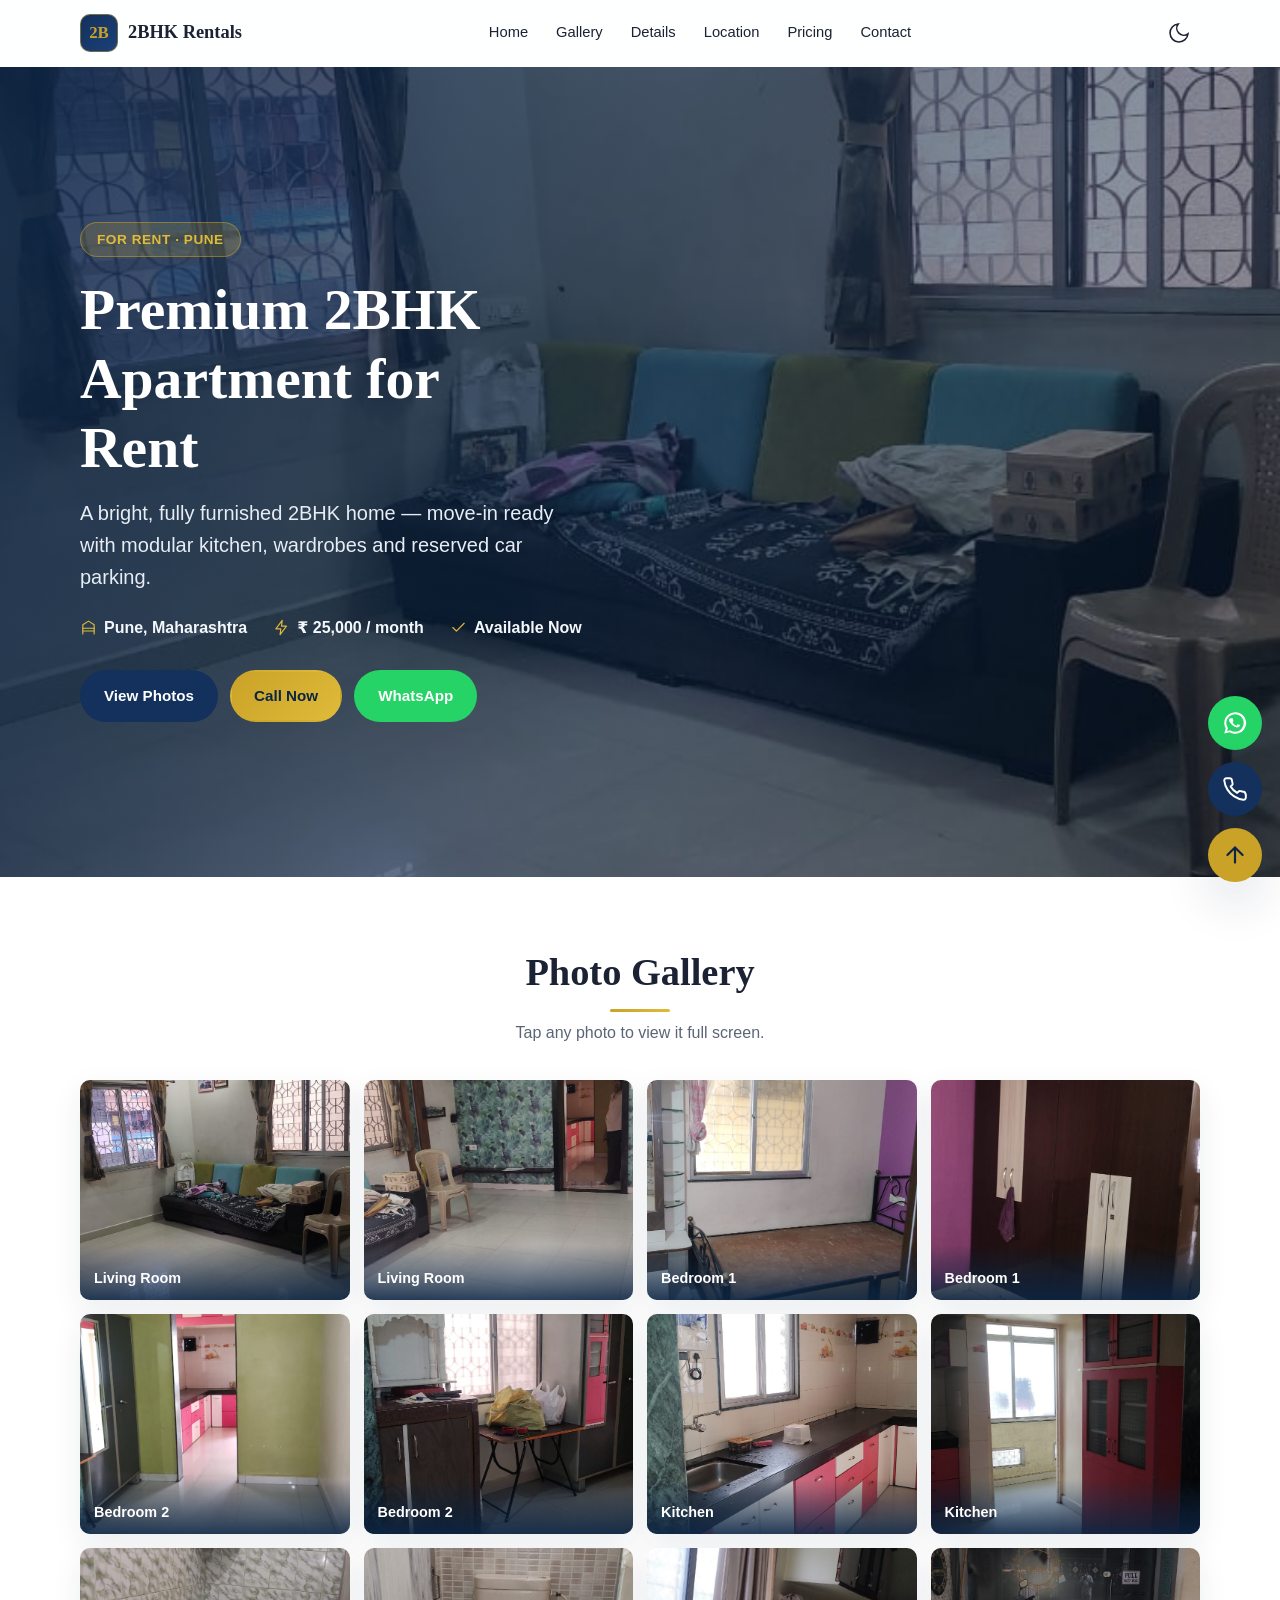
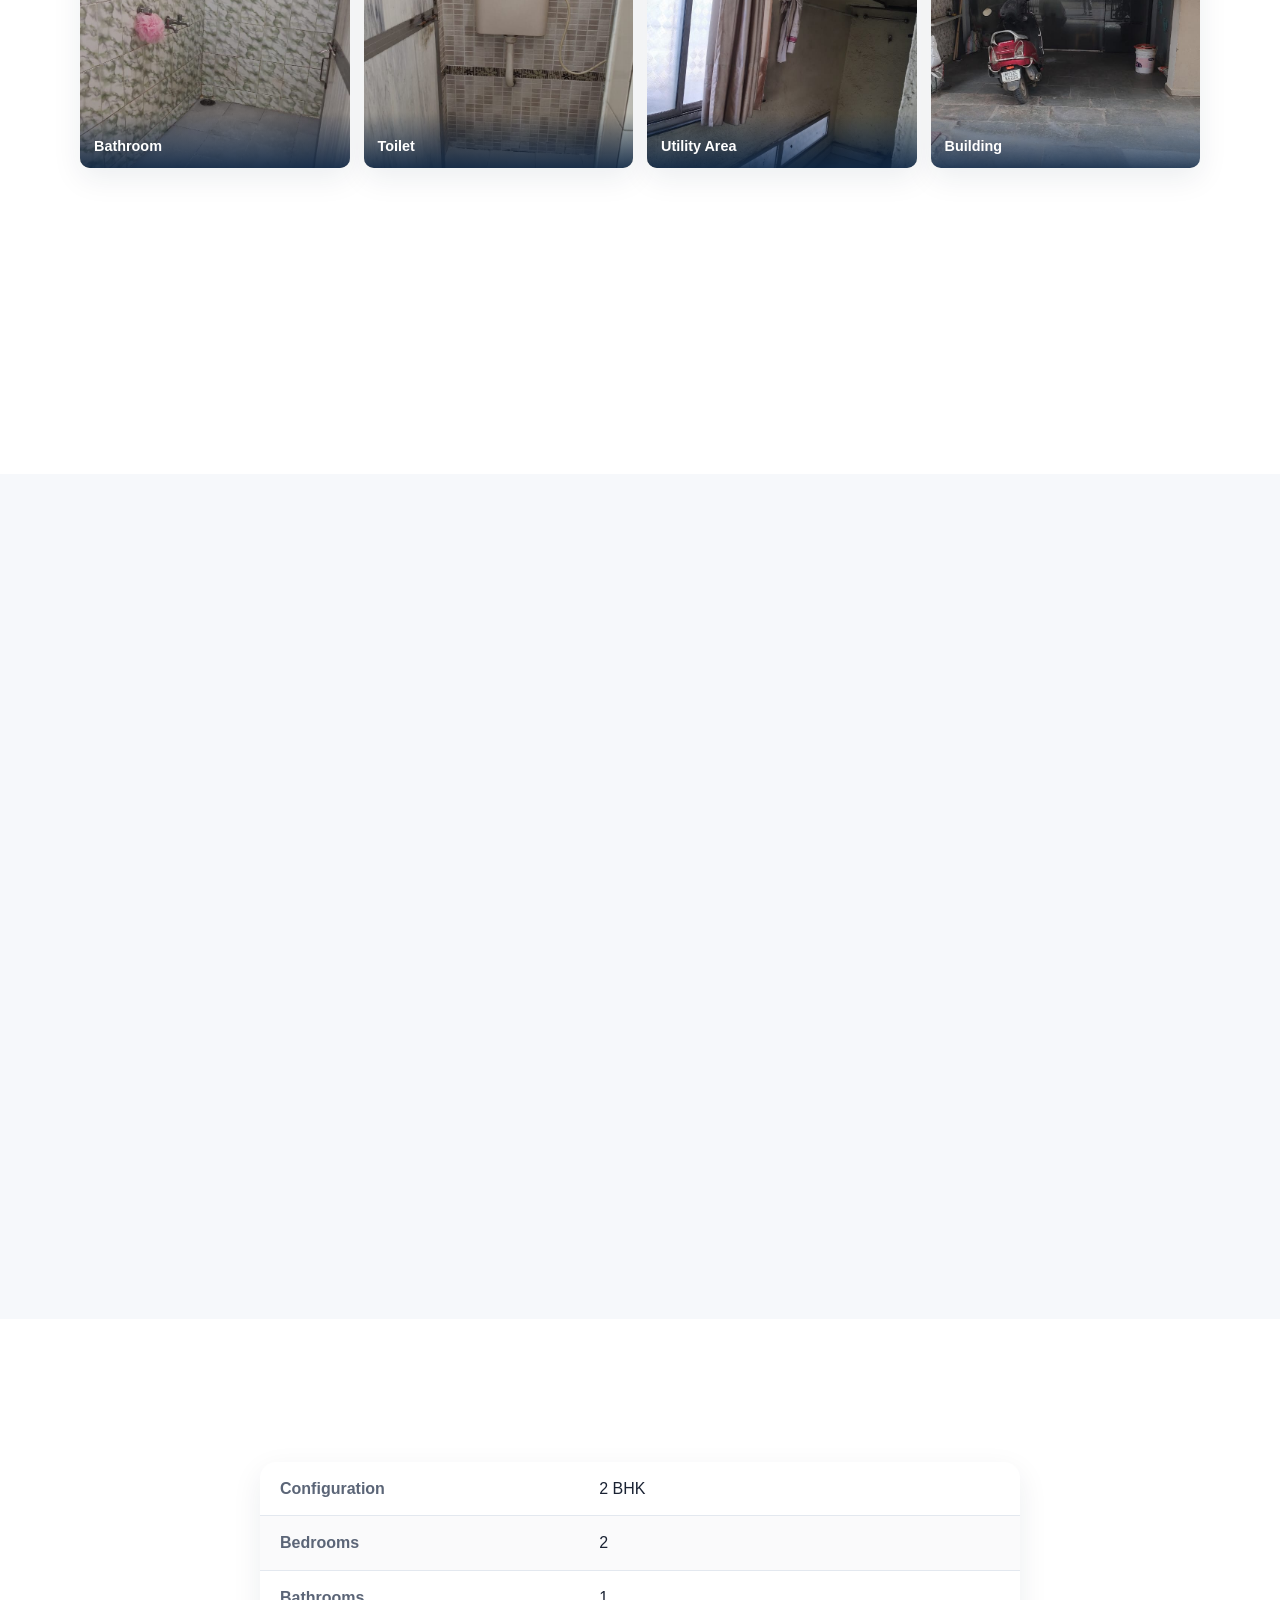
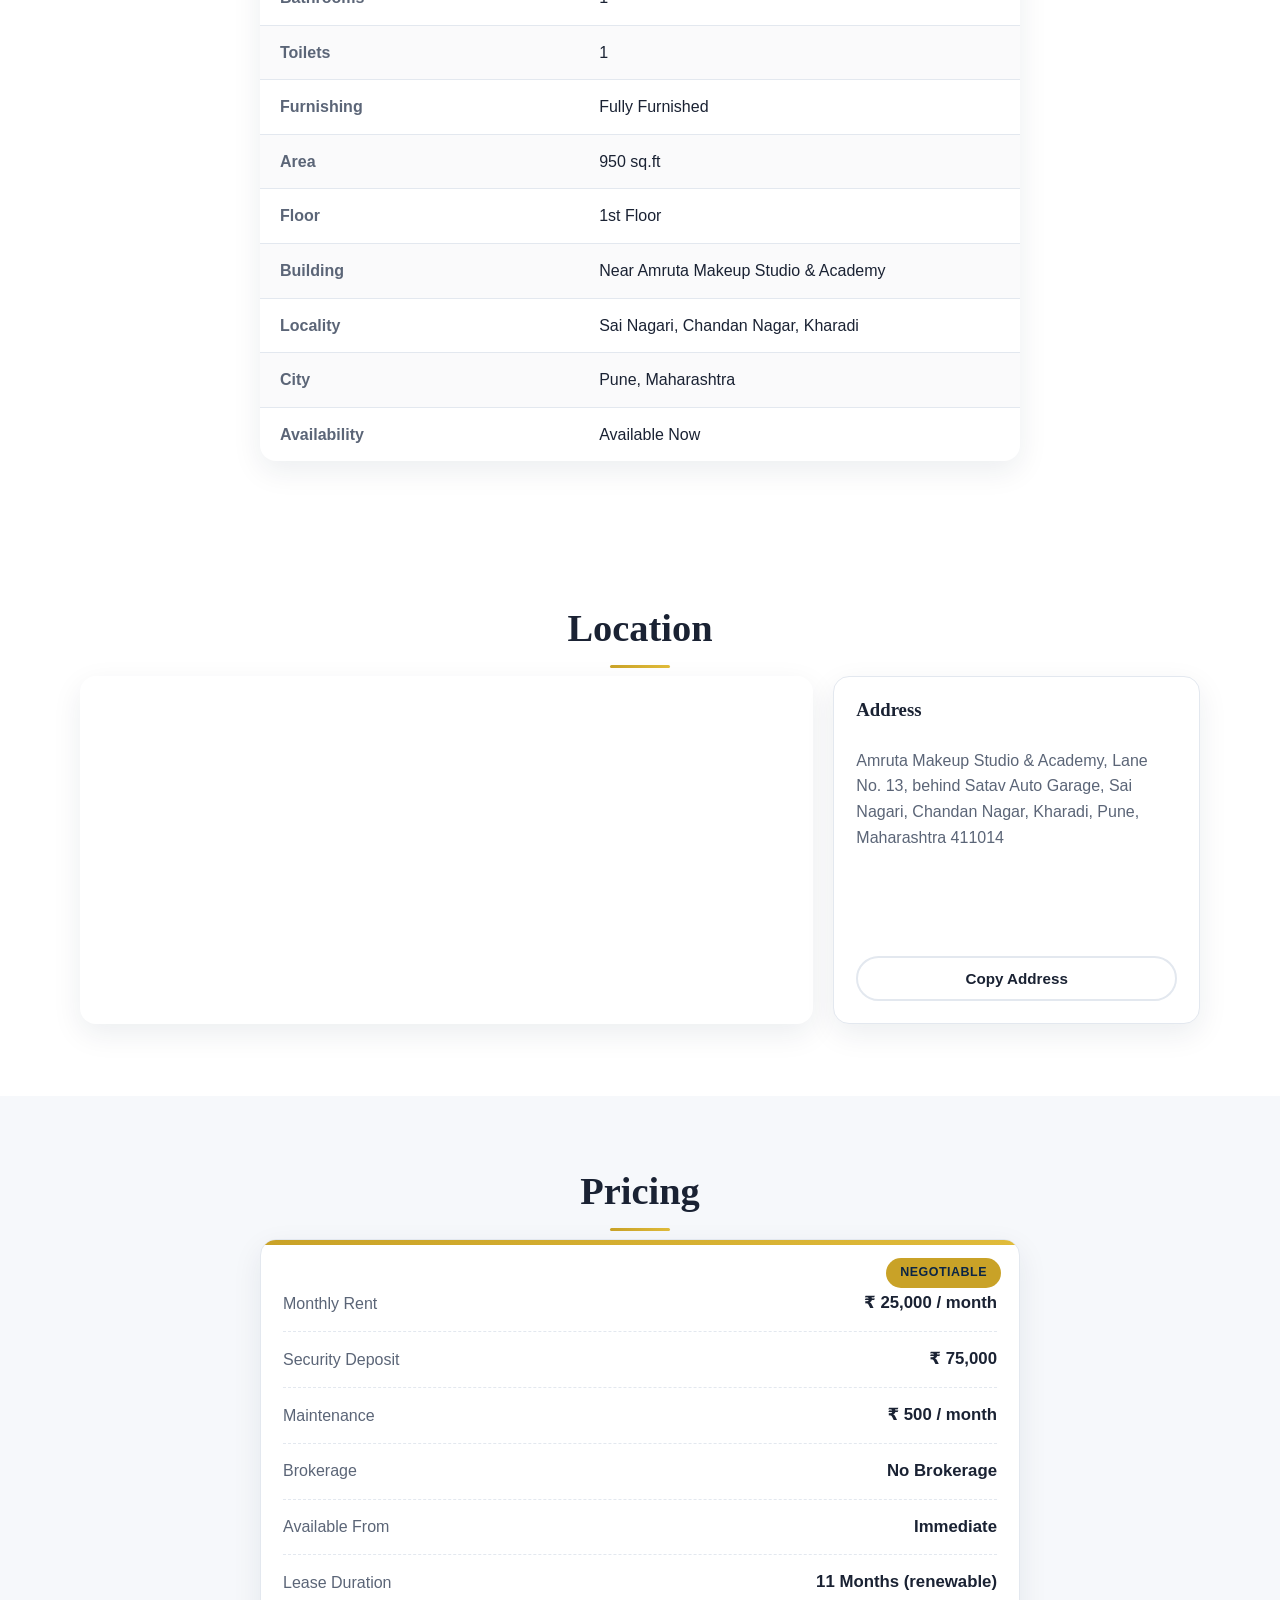
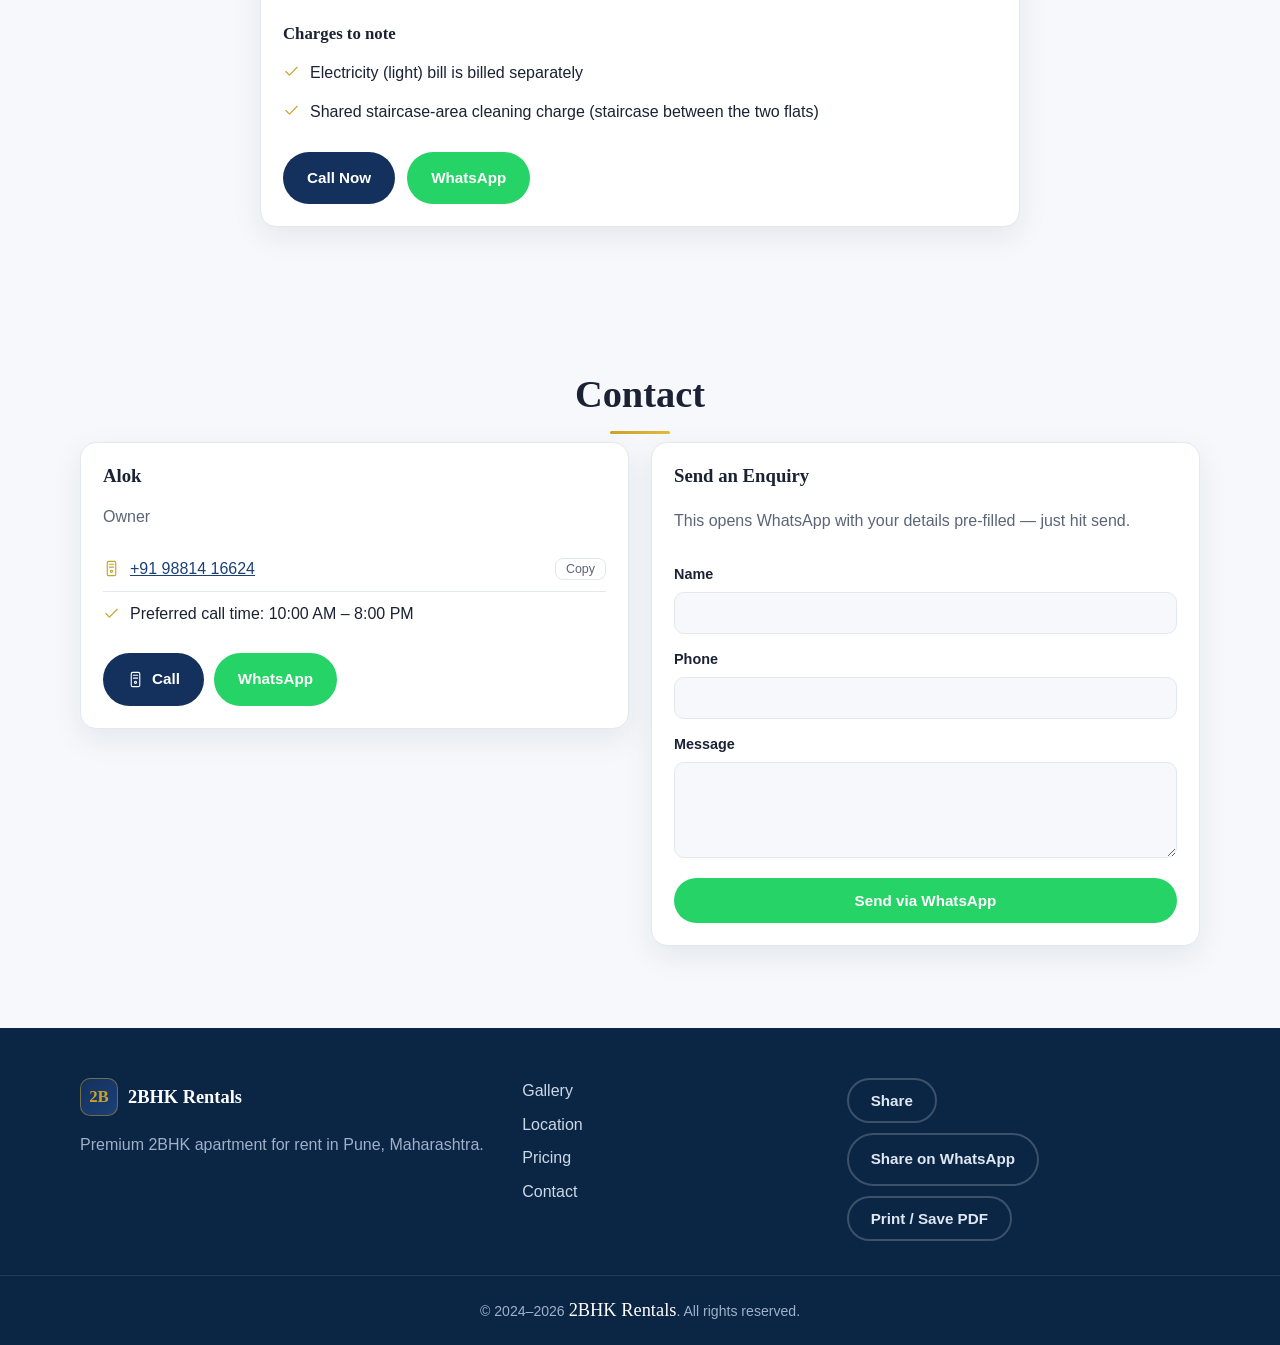
==== index.html @ e5f6b8a4 "Premium 2BHK rental website (static site for GitHub Pages) Co-Authored-By: Claude Opus 4.8 <noreply@" ====
<!DOCTYPE html>
<html lang="en" data-theme="light">
<head>
  <meta charset="UTF-8">
  <meta name="viewport" content="width=device-width, initial-scale=1.0">
  <meta name="theme-color" content="#0b2545">

  <!-- Primary SEO (also synced from CONFIG at runtime) -->
  <title>Premium 2BHK Apartment for Rent · Pune, Maharashtra</title>
  <meta name="description" content="Premium fully furnished 2BHK apartment for rent in Pune, Maharashtra. Modular kitchen, 2 wardrobes, reserved car parking, lift, power backup and 24x7 water. Contact the owner directly — no brokerage.">
  <meta name="keywords" content="2BHK for rent, Pune apartment rent, fully furnished flat Pune, 2 bhk rental, apartment on rent Maharashtra">
  <meta name="robots" content="index, follow">
  <link rel="canonical" href="https://alokdhavale.github.io/2BHK/">

  <!-- Open Graph -->
  <meta property="og:type" content="website">
  <meta property="og:title" content="Premium 2BHK Apartment for Rent · Pune">
  <meta property="og:description" content="Fully furnished 2BHK in Pune — modular kitchen, wardrobes, reserved parking, lift & power backup. No brokerage.">
  <meta property="og:image" content="https://alokdhavale.github.io/2BHK/images/living-room-1.jpg">
  <meta property="og:url" content="https://alokdhavale.github.io/2BHK/">

  <!-- Twitter -->
  <meta name="twitter:card" content="summary_large_image">
  <meta name="twitter:title" content="Premium 2BHK Apartment for Rent · Pune">
  <meta name="twitter:description" content="Fully furnished 2BHK in Pune — modular kitchen, wardrobes, reserved parking, lift & power backup.">
  <meta name="twitter:image" content="https://alokdhavale.github.io/2BHK/images/living-room-1.jpg">

  <link rel="icon" type="image/svg+xml" href="favicon.svg">
  <link rel="preload" as="image" href="images/living-room-1.jpg">
  <link rel="stylesheet" href="style.css">

  <!-- Structured data (populated/refreshed by script.js) -->
  <script type="application/ld+json" id="ld-json">{}</script>
</head>
<body>
  <a href="#main" class="skip-link">Skip to content</a>

  <!-- ================= Header / Nav ================= -->
  <header id="site-header">
    <div class="nav-inner">
      <a href="#home" class="brand" aria-label="Home">
        <span class="brand-mark" aria-hidden="true">2B</span>
        <span class="brand-name">2BHK Rentals</span>
      </a>

      <nav id="nav-menu" aria-label="Primary">
        <a href="#home">Home</a>
        <a href="#gallery">Gallery</a>
        <a href="#details">Details</a>
        <a href="#location">Location</a>
        <a href="#pricing">Pricing</a>
        <a href="#contact">Contact</a>
      </nav>

      <div class="nav-actions">
        <button id="theme-toggle" class="icon-btn" aria-pressed="false" aria-label="Toggle dark mode">
          <svg class="icon sun" viewBox="0 0 24 24" fill="none" stroke="currentColor" stroke-width="1.6" stroke-linecap="round" aria-hidden="true"><circle cx="12" cy="12" r="4"/><path d="M12 2v2M12 20v2M2 12h2M20 12h2M4.9 4.9l1.4 1.4M17.7 17.7l1.4 1.4M19.1 4.9l-1.4 1.4M6.3 17.7l-1.4 1.4"/></svg>
          <svg class="icon moon" viewBox="0 0 24 24" fill="none" stroke="currentColor" stroke-width="1.6" stroke-linecap="round" aria-hidden="true"><path d="M21 12.8A9 9 0 1 1 11.2 3a7 7 0 0 0 9.8 9.8z"/></svg>
        </button>
        <button id="nav-toggle" class="icon-btn" aria-expanded="false" aria-controls="nav-menu" aria-label="Open menu">
          <svg class="icon" viewBox="0 0 24 24" fill="none" stroke="currentColor" stroke-width="1.8" stroke-linecap="round" aria-hidden="true"><path d="M3 6h18M3 12h18M3 18h18"/></svg>
        </button>
      </div>
    </div>
  </header>

  <main id="main">
    <!-- ================= Hero ================= -->
    <section id="home">
      <div id="hero" class="hero">
        <div class="hero-overlay"></div>
        <div class="hero-content reveal visible">
          <p class="hero-badge">For Rent · Pune</p>
          <h1 id="hero-title">Premium 2BHK Apartment for Rent</h1>
          <p id="hero-sub" class="hero-sub"></p>
          <div id="hero-meta" class="hero-meta"></div>
          <div class="hero-cta">
            <a href="#gallery" class="btn btn-primary">View Photos</a>
            <a data-action="call" class="btn btn-gold" href="#">Call Now</a>
            <a data-action="whatsapp" class="btn btn-whatsapp" href="#" target="_blank" rel="noopener">WhatsApp</a>
          </div>
        </div>
      </div>
    </section>

    <!-- ================= Gallery ================= -->
    <section id="gallery" class="section alt">
      <div class="container">
        <h2 class="section-title reveal">Photo Gallery</h2>
        <p class="section-lead reveal">Tap any photo to view it full screen.</p>
        <div id="gallery-grid" class="gallery-grid"></div>
      </div>
    </section>

    <!-- ================= Video Tour ================= -->
    <section id="video-tour" class="section">
      <div class="container">
        <h2 class="section-title reveal">Video Tour</h2>
        <div class="video-wrap reveal">
          <video id="video" controls preload="none" playsinline>
            <source id="video-src" src="" type="video/mp4">
            Your browser does not support the video tag.
          </video>
        </div>
      </div>
    </section>

    <!-- ================= Property Details ================= -->
    <section id="details" class="section alt">
      <div class="container narrow">
        <h2 class="section-title reveal">Property Details</h2>
        <table class="details reveal">
          <tbody id="details-table"></tbody>
        </table>
      </div>
    </section>

    <!-- ================= Location ================= -->
    <section id="location" class="section alt">
      <div class="container">
        <h2 class="section-title reveal">Location</h2>
        <div class="location-wrap">
          <div class="map-wrap reveal">
            <iframe id="map-frame" title="Property location map" loading="lazy" referrerpolicy="no-referrer-when-downgrade" allowfullscreen></iframe>
          </div>
          <div class="address-card card reveal">
            <h3>Address</h3>
            <p id="address-text"></p>
            <button id="copy-address" class="btn btn-outline">Copy Address</button>
          </div>
        </div>
      </div>
    </section>

    <!-- ================= Pricing ================= -->
    <section id="pricing" class="section">
      <div class="container narrow">
        <h2 class="section-title reveal">Pricing</h2>
        <div class="pricing-card card reveal">
          <span id="pricing-negotiable" class="badge">Negotiable</span>
          <div id="pricing-body" class="pricing-body"></div>
          <h3 class="terms-title">Charges to note</h3>
          <ul id="terms-list" class="tick-list"></ul>
          <div class="pricing-cta">
            <a data-action="call" class="btn btn-primary" href="#">Call Now</a>
            <a data-action="whatsapp" class="btn btn-whatsapp" href="#" target="_blank" rel="noopener">WhatsApp</a>
          </div>
        </div>
      </div>
    </section>

    <!-- ================= Contact ================= -->
    <section id="contact" class="section">
      <div class="container">
        <h2 class="section-title reveal">Contact</h2>
        <div class="contact-wrap">
          <div id="contact-card" class="card contact-card reveal"></div>

          <form id="contact-form" class="card contact-form reveal" novalidate>
            <h3>Send an Enquiry</h3>
            <p class="muted">This opens WhatsApp with your details pre-filled — just hit send.</p>
            <label>Name<input type="text" name="name" required autocomplete="name"></label>
            <label>Phone<input type="tel" name="phone" required autocomplete="tel"></label>
            <label>Message<textarea name="message" rows="4" required></textarea></label>
            <button type="submit" class="btn btn-whatsapp">Send via WhatsApp</button>
          </form>
        </div>
      </div>
    </section>
  </main>

  <!-- ================= Footer ================= -->
  <footer id="site-footer">
    <div class="container footer-grid">
      <div>
        <div class="brand">
          <span class="brand-mark" aria-hidden="true">2B</span>
          <span class="brand-name">2BHK Rentals</span>
        </div>
        <p class="muted">Premium 2BHK apartment for rent in Pune, Maharashtra.</p>
      </div>
      <nav aria-label="Footer" class="footer-links">
        <a href="#gallery">Gallery</a>
        <a href="#location">Location</a>
        <a href="#pricing">Pricing</a>
        <a href="#contact">Contact</a>
      </nav>
      <div class="footer-tools">
        <button id="share-btn" class="btn btn-outline">Share</button>
        <a id="share-wa" class="btn btn-outline" href="#" target="_blank" rel="noopener">Share on WhatsApp</a>
        <button data-action="print" class="btn btn-outline">Print / Save PDF</button>
      </div>
    </div>
    <p class="copyright">© <span id="year"></span> <span class="brand-name">2BHK Rentals</span>. All rights reserved.</p>
  </footer>

  <!-- ================= Floating buttons ================= -->
  <div class="fab-stack">
    <a data-action="whatsapp" class="fab fab-whatsapp" href="#" target="_blank" rel="noopener" aria-label="WhatsApp us">
      <svg viewBox="0 0 24 24" fill="currentColor" aria-hidden="true"><path d="M12 2a10 10 0 0 0-8.6 15l-1.3 4.8 4.9-1.3A10 10 0 1 0 12 2zm0 18a8 8 0 0 1-4.1-1.1l-.3-.2-2.9.8.8-2.8-.2-.3A8 8 0 1 1 12 20zm4.4-6c-.2-.1-1.4-.7-1.6-.8s-.4-.1-.5.1-.6.8-.8 1-.3.2-.5 0a6.5 6.5 0 0 1-1.9-1.2 7.2 7.2 0 0 1-1.3-1.7c-.1-.2 0-.4.1-.5l.4-.4.2-.4v-.4c0-.1-.5-1.3-.7-1.8s-.4-.4-.5-.4H8a1 1 0 0 0-.7.3A2.8 2.8 0 0 0 6.4 9a4.9 4.9 0 0 0 1 2.6 11.2 11.2 0 0 0 4.3 3.8c.6.3 1.1.4 1.5.5a3.5 3.5 0 0 0 1.6.1 2.6 2.6 0 0 0 1.7-1.2 2.1 2.1 0 0 0 .1-1.2c0-.1-.2-.2-.5-.3z"/></svg>
    </a>
    <a data-action="call" class="fab fab-call" href="#" aria-label="Call us">
      <svg viewBox="0 0 24 24" fill="none" stroke="currentColor" stroke-width="1.8" stroke-linecap="round" stroke-linejoin="round" aria-hidden="true"><path d="M22 16.9v3a2 2 0 0 1-2.2 2 19.8 19.8 0 0 1-8.6-3.1 19.5 19.5 0 0 1-6-6A19.8 19.8 0 0 1 2.1 4.2 2 2 0 0 1 4.1 2h3a2 2 0 0 1 2 1.7c.1.9.3 1.8.6 2.7a2 2 0 0 1-.5 2.1L8 9.6a16 16 0 0 0 6 6l1.1-1.1a2 2 0 0 1 2.1-.5c.9.3 1.8.5 2.7.6a2 2 0 0 1 1.7 2z"/></svg>
    </a>
    <button id="back-to-top" class="fab fab-top" aria-label="Back to top">
      <svg viewBox="0 0 24 24" fill="none" stroke="currentColor" stroke-width="2" stroke-linecap="round" stroke-linejoin="round" aria-hidden="true"><path d="M12 19V5M5 12l7-7 7 7"/></svg>
    </button>
  </div>

  <!-- ================= Lightbox ================= -->
  <div id="lightbox" hidden role="dialog" aria-modal="true" aria-label="Photo viewer">
    <div class="lb-backdrop"></div>
    <button id="lb-close" class="lb-btn lb-close" aria-label="Close">&times;</button>
    <button id="lb-prev" class="lb-btn lb-prev" aria-label="Previous photo">&#10094;</button>
    <figure class="lb-figure">
      <img id="lb-img" src="" alt="">
      <figcaption id="lb-caption"></figcaption>
    </figure>
    <button id="lb-next" class="lb-btn lb-next" aria-label="Next photo">&#10095;</button>
  </div>

  <!-- ================= Toast ================= -->
  <div id="toast" role="status" aria-live="polite"></div>

  <script src="script.js"></script>
</body>
</html>
---- style.css ----
/* ==========================================================================
   Premium 2BHK Rental — style.css
   Theme: white + dark blue + gold accent. Mobile-first, responsive.
   ========================================================================== */

/* ---- Design tokens ---- */
:root {
  --navy: #0b2545;
  --navy-2: #13315c;
  --navy-3: #1b4079;
  --gold: #c9a227;
  --gold-2: #e0bb3a;
  --white: #ffffff;
  --bg: #f6f8fb;
  --surface: #ffffff;
  --text: #1a2233;
  --muted: #5b6577;
  --border: #e3e8ef;
  --shadow: 0 10px 30px rgba(11, 37, 69, 0.08);
  --shadow-lg: 0 20px 50px rgba(11, 37, 69, 0.14);
  --radius: 16px;
  --radius-sm: 10px;
  --maxw: 1160px;
  --wa: #25d366;
  --font: "Segoe UI", Roboto, "Helvetica Neue", Arial, system-ui, sans-serif;
  --font-head: "Georgia", "Times New Roman", serif;
  --transition: 0.28s cubic-bezier(0.4, 0, 0.2, 1);
}

[data-theme="dark"] {
  --bg: #0a1626;
  --surface: #10233e;
  --text: #e8eef7;
  --muted: #9fb0c8;
  --border: #1e3556;
  --navy: #0a1626;
  --shadow: 0 10px 30px rgba(0, 0, 0, 0.4);
  --shadow-lg: 0 20px 50px rgba(0, 0, 0, 0.55);
}

* { box-sizing: border-box; }

html { scroll-behavior: smooth; scroll-padding-top: 78px; }

body {
  margin: 0;
  font-family: var(--font);
  color: var(--text);
  background: var(--bg);
  line-height: 1.6;
  -webkit-font-smoothing: antialiased;
  transition: background var(--transition), color var(--transition);
}

h1, h2, h3 { font-family: var(--font-head); line-height: 1.2; color: var(--text); }
img { max-width: 100%; display: block; }
a { color: var(--navy-3); }

.icon { width: 24px; height: 24px; }
.icon-sm { width: 17px; height: 17px; vertical-align: -3px; }

.skip-link {
  position: absolute; left: -999px; top: 0; z-index: 200;
  background: var(--gold); color: var(--navy); padding: 10px 16px; border-radius: 0 0 8px 0; font-weight: 600;
}
.skip-link:focus { left: 0; }

/* ---- Layout ---- */
.container { width: 100%; max-width: var(--maxw); margin: 0 auto; padding: 0 20px; }
.container.narrow { max-width: 800px; }
.section { padding: 72px 0; }
.section.alt { background: var(--surface); }
[data-theme="dark"] .section.alt { background: #0d1c33; }

.section-title {
  font-size: clamp(1.6rem, 3.5vw, 2.4rem);
  text-align: center;
  margin: 0 0 8px;
  position: relative;
}
.section-title::after {
  content: ""; display: block; width: 60px; height: 3px;
  background: linear-gradient(90deg, var(--gold), var(--gold-2));
  margin: 14px auto 0; border-radius: 3px;
}
.section-lead { text-align: center; color: var(--muted); margin: 0 0 34px; }
.muted { color: var(--muted); }

/* ---- Buttons ---- */
.btn {
  display: inline-flex; align-items: center; justify-content: center; gap: 8px;
  padding: 12px 22px; border-radius: 999px; font-weight: 600; font-size: 0.95rem;
  text-decoration: none; border: 2px solid transparent; cursor: pointer;
  transition: transform 0.15s ease, box-shadow var(--transition), background var(--transition), color var(--transition);
  white-space: nowrap;
}
.btn:hover { transform: translateY(-2px); }
.btn-primary { background: var(--navy-2); color: #fff; }
.btn-primary:hover { background: var(--navy-3); box-shadow: var(--shadow); }
.btn-gold { background: linear-gradient(135deg, var(--gold), var(--gold-2)); color: var(--navy); }
.btn-gold:hover { box-shadow: 0 10px 24px rgba(201, 162, 39, 0.4); }
.btn-whatsapp { background: var(--wa); color: #fff; }
.btn-whatsapp:hover { box-shadow: 0 10px 24px rgba(37, 211, 102, 0.35); }
.btn-outline { background: transparent; color: var(--text); border-color: var(--border); }
.btn-outline:hover { border-color: var(--gold); color: var(--gold); }

.icon-btn {
  display: inline-flex; align-items: center; justify-content: center;
  width: 42px; height: 42px; border-radius: 50%; border: none;
  background: transparent; color: var(--text); cursor: pointer;
  transition: background var(--transition);
}
.icon-btn:hover { background: rgba(0, 0, 0, 0.06); }
[data-theme="dark"] .icon-btn:hover { background: rgba(255, 255, 255, 0.08); }

/* ---- Header / Nav ---- */
#site-header {
  position: sticky; top: 0; z-index: 100;
  background: color-mix(in srgb, var(--surface) 88%, transparent);
  backdrop-filter: blur(10px);
  border-bottom: 1px solid transparent;
  transition: box-shadow var(--transition), border-color var(--transition);
}
#site-header.scrolled { box-shadow: var(--shadow); border-color: var(--border); }
.nav-inner {
  max-width: var(--maxw); margin: 0 auto; padding: 12px 20px;
  display: flex; align-items: center; justify-content: space-between; gap: 16px;
}
.brand { display: flex; align-items: center; gap: 10px; text-decoration: none; color: var(--text); font-weight: 700; }
.brand-mark {
  display: inline-grid; place-items: center; width: 38px; height: 38px; border-radius: 10px;
  background: linear-gradient(135deg, var(--navy-2), var(--navy-3)); color: var(--gold);
  font-family: var(--font-head); font-weight: 700; font-size: 1.05rem;
  border: 1px solid rgba(201, 162, 39, 0.5);
}
.brand-name { font-family: var(--font-head); font-size: 1.15rem; }

#nav-menu { display: flex; gap: 4px; }
#nav-menu a {
  text-decoration: none; color: var(--text); font-weight: 500; font-size: 0.92rem;
  padding: 8px 12px; border-radius: 8px; transition: color var(--transition), background var(--transition);
}
#nav-menu a:hover { color: var(--gold); background: rgba(201, 162, 39, 0.08); }
.nav-actions { display: flex; align-items: center; gap: 4px; }
#nav-toggle { display: none; }

.sun { display: none; } .moon { display: inline; }
[data-theme="dark"] .sun { display: inline; } [data-theme="dark"] .moon { display: none; }

/* ---- Hero ---- */
.hero {
  position: relative; min-height: 90vh; display: grid; align-items: center;
  background-image: var(--hero-img); background-size: cover; background-position: center;
  color: #fff;
}
.hero-overlay {
  position: absolute; inset: 0;
  background: linear-gradient(120deg, rgba(11, 37, 69, 0.88) 0%, rgba(11, 37, 69, 0.55) 55%, rgba(11, 37, 69, 0.3) 100%);
}
.hero-content { position: relative; max-width: var(--maxw); margin: 0 auto; padding: 40px 20px; width: 100%; }
.hero-badge {
  display: inline-block; background: rgba(201, 162, 39, 0.2); color: var(--gold-2);
  border: 1px solid rgba(201, 162, 39, 0.5); padding: 6px 16px; border-radius: 999px;
  font-size: 0.85rem; font-weight: 600; letter-spacing: 0.04em; text-transform: uppercase; margin: 0 0 18px;
}
.hero h1 { font-size: clamp(2rem, 6vw, 3.6rem); margin: 0 0 14px; color: #fff; max-width: 15ch; }
.hero-sub { font-size: clamp(1rem, 2vw, 1.25rem); max-width: 46ch; color: #e7edf5; margin: 0 0 22px; }
.hero-meta { display: flex; flex-wrap: wrap; gap: 10px 26px; margin-bottom: 30px; font-weight: 600; }
.hero-meta span { display: inline-flex; align-items: center; gap: 7px; color: #f4f7fb; }
.hero-meta span svg { color: var(--gold-2); }
.hero-cta { display: flex; flex-wrap: wrap; gap: 12px; }

/* ---- Cards / grids ---- */
.card {
  background: var(--surface); border: 1px solid var(--border); border-radius: var(--radius);
  padding: 22px; box-shadow: var(--shadow);
  transition: transform var(--transition), box-shadow var(--transition), border-color var(--transition);
}
.grid { display: grid; gap: 18px; }

/* ---- Gallery ---- */
.gallery-grid {
  display: grid; grid-template-columns: repeat(auto-fill, minmax(260px, 1fr)); gap: 14px;
}
.gallery-item {
  position: relative; margin: 0; border-radius: var(--radius-sm); overflow: hidden; cursor: pointer;
  box-shadow: var(--shadow); background: var(--surface);
}
.gallery-item img { width: 100%; height: 220px; object-fit: cover; transition: transform 0.5s ease; }
.gallery-item:hover img { transform: scale(1.07); }
.gallery-item figcaption {
  position: absolute; left: 0; right: 0; bottom: 0; padding: 22px 14px 10px;
  background: linear-gradient(transparent, rgba(11, 37, 69, 0.85)); color: #fff; font-weight: 600; font-size: 0.9rem;
}

/* ---- Video ---- */
.video-wrap {
  max-width: 900px; margin: 0 auto; border-radius: var(--radius); overflow: hidden;
  box-shadow: var(--shadow-lg); background: #000;
}
.video-wrap video { width: 100%; display: block; max-height: 70vh; }

/* ---- Details table ---- */
.details { width: 100%; border-collapse: collapse; background: var(--surface); border-radius: var(--radius); overflow: hidden; box-shadow: var(--shadow); }
.details th, .details td { text-align: left; padding: 14px 20px; border-bottom: 1px solid var(--border); }
.details th { width: 42%; color: var(--muted); font-weight: 600; }
.details tr:last-child th, .details tr:last-child td { border-bottom: none; }
.details tr:nth-child(even) { background: rgba(11, 37, 69, 0.02); }
[data-theme="dark"] .details tr:nth-child(even) { background: rgba(255, 255, 255, 0.02); }

/* ---- Tick list (used in Pricing "Charges to note") ---- */
.tick-list { list-style: none; padding: 0; margin: 0; }
.tick-list li { display: flex; align-items: flex-start; gap: 10px; padding: 7px 0; }
.tick-list li svg { color: var(--gold); flex: 0 0 auto; margin-top: 3px; }

/* ---- Location ---- */
.location-wrap { display: grid; grid-template-columns: 2fr 1fr; gap: 20px; align-items: stretch; }
.map-wrap { border-radius: var(--radius); overflow: hidden; box-shadow: var(--shadow); min-height: 340px; }
.map-wrap iframe { width: 100%; height: 100%; min-height: 340px; border: 0; }
.address-card { display: flex; flex-direction: column; }
.address-card h3 { margin: 0 0 10px; }
.address-card p { flex: 1; color: var(--muted); }

/* ---- Pricing ---- */
.pricing-card { position: relative; overflow: hidden; }
.pricing-card::before {
  content: ""; position: absolute; top: 0; left: 0; right: 0; height: 5px;
  background: linear-gradient(90deg, var(--gold), var(--gold-2));
}
.badge {
  position: absolute; top: 18px; right: 18px; background: var(--gold); color: var(--navy);
  padding: 5px 14px; border-radius: 999px; font-size: 0.78rem; font-weight: 700; text-transform: uppercase; letter-spacing: 0.04em;
}
.pricing-body { margin: 14px 0 8px; }
.price-row { display: flex; justify-content: space-between; align-items: center; padding: 14px 0; border-bottom: 1px dashed var(--border); }
.price-row:last-child { border-bottom: none; }
.price-row span { color: var(--muted); }
.price-row strong { font-size: 1.05rem; }
.terms-title { font-size: 1.05rem; margin: 14px 0 8px; }
.pricing-cta { display: flex; gap: 12px; margin-top: 20px; flex-wrap: wrap; }

/* ---- Contact ---- */
.contact-wrap { display: grid; grid-template-columns: 1fr 1fr; gap: 22px; align-items: start; }
.contact-card h3 { margin: 0 0 2px; }
.contact-lines { list-style: none; padding: 0; margin: 18px 0; }
.contact-lines li { display: flex; align-items: center; gap: 10px; padding: 9px 0; border-bottom: 1px solid var(--border); flex-wrap: wrap; }
.contact-lines li:last-child { border-bottom: none; }
.contact-lines svg { color: var(--gold); }
.copy-btn {
  margin-left: auto; background: transparent; border: 1px solid var(--border); color: var(--muted);
  border-radius: 8px; padding: 3px 10px; font-size: 0.78rem; cursor: pointer; transition: var(--transition);
}
.copy-btn:hover { border-color: var(--gold); color: var(--gold); }
.contact-actions { display: flex; flex-wrap: wrap; gap: 10px; margin-top: 12px; }

.contact-form { display: flex; flex-direction: column; }
.contact-form h3 { margin: 0 0 4px; }
.contact-form label { display: flex; flex-direction: column; gap: 6px; margin-top: 14px; font-weight: 600; font-size: 0.9rem; }
.contact-form input, .contact-form textarea {
  font-family: inherit; font-size: 1rem; padding: 11px 14px; border: 1px solid var(--border);
  border-radius: var(--radius-sm); background: var(--bg); color: var(--text); transition: border-color var(--transition);
}
.contact-form input:focus, .contact-form textarea:focus { outline: none; border-color: var(--gold); }
.contact-form button { margin-top: 20px; }

/* ---- Footer ---- */
#site-footer { background: var(--navy); color: #dfe7f1; padding: 50px 0 20px; margin-top: 10px; }
[data-theme="dark"] #site-footer { background: #060f1c; }
.footer-grid { display: grid; grid-template-columns: 1.4fr 1fr 1.2fr; gap: 30px; }
#site-footer .brand-name, #site-footer .brand { color: #fff; }
#site-footer .muted { color: #9fb0c8; }
.footer-links { display: flex; flex-direction: column; gap: 8px; }
.footer-links a { color: #cdd8e6; text-decoration: none; transition: color var(--transition); }
.footer-links a:hover { color: var(--gold-2); }
.footer-tools { display: flex; flex-direction: column; gap: 10px; align-items: flex-start; }
#site-footer .btn-outline { color: #dfe7f1; border-color: rgba(255, 255, 255, 0.2); }
#site-footer .btn-outline:hover { color: var(--gold-2); border-color: var(--gold-2); }
.copyright { text-align: center; margin: 34px 0 0; padding-top: 20px; border-top: 1px solid rgba(255, 255, 255, 0.1); color: #9fb0c8; font-size: 0.88rem; }

/* ---- Floating action buttons ---- */
.fab-stack { position: fixed; right: 18px; bottom: 18px; z-index: 90; display: flex; flex-direction: column; gap: 12px; }
.fab {
  width: 54px; height: 54px; border-radius: 50%; border: none; cursor: pointer;
  display: grid; place-items: center; color: #fff; box-shadow: var(--shadow-lg);
  transition: transform 0.18s ease; text-decoration: none;
}
.fab svg { width: 26px; height: 26px; }
.fab:hover { transform: scale(1.08); }
.fab-whatsapp { background: var(--wa); }
.fab-call { background: var(--navy-2); }
.fab-top { background: var(--gold); color: var(--navy); opacity: 0; pointer-events: none; transform: translateY(10px); transition: opacity var(--transition), transform var(--transition); }
.fab-top.show { opacity: 1; pointer-events: auto; transform: none; }

/* ---- Lightbox ---- */
[hidden] { display: none !important; }
#lightbox { position: fixed; inset: 0; z-index: 300; display: grid; place-items: center; }
.lb-backdrop { position: absolute; inset: 0; background: rgba(6, 15, 28, 0.94); }
.lb-figure { position: relative; z-index: 1; margin: 0; max-width: 92vw; max-height: 88vh; text-align: center; }
.lb-figure img { max-width: 92vw; max-height: 80vh; border-radius: 8px; box-shadow: var(--shadow-lg); }
.lb-figure figcaption { color: #fff; margin-top: 12px; font-weight: 600; }
.lb-btn { position: absolute; z-index: 2; background: rgba(255, 255, 255, 0.12); color: #fff; border: none; cursor: pointer; border-radius: 50%; transition: background var(--transition); }
.lb-btn:hover { background: var(--gold); color: var(--navy); }
.lb-close { top: 20px; right: 20px; width: 46px; height: 46px; font-size: 1.8rem; line-height: 1; }
.lb-prev, .lb-next { top: 50%; transform: translateY(-50%); width: 52px; height: 52px; font-size: 1.4rem; }
.lb-prev { left: 20px; } .lb-next { right: 20px; }

/* ---- Toast ---- */
#toast {
  position: fixed; left: 50%; bottom: 30px; transform: translate(-50%, 20px);
  background: var(--navy); color: #fff; padding: 12px 22px; border-radius: 999px;
  box-shadow: var(--shadow-lg); opacity: 0; pointer-events: none; z-index: 400;
  transition: opacity var(--transition), transform var(--transition); font-weight: 600;
}
#toast.show { opacity: 1; transform: translate(-50%, 0); }

/* ---- Scroll reveal (progressive enhancement: only hidden when JS is active) ---- */
.js .reveal { opacity: 0; transform: translateY(26px); transition: opacity 0.6s ease, transform 0.6s ease; }
.js .reveal.visible { opacity: 1; transform: none; }

/* ---- Responsive ---- */
@media (max-width: 900px) {
  .location-wrap, .contact-wrap { grid-template-columns: 1fr; }
  .footer-grid { grid-template-columns: 1fr 1fr; }
}
@media (max-width: 760px) {
  #nav-toggle { display: inline-flex; }
  #nav-menu {
    position: absolute; top: 100%; left: 0; right: 0; flex-direction: column; gap: 0;
    background: var(--surface); border-bottom: 1px solid var(--border);
    max-height: 0; overflow: hidden; transition: max-height var(--transition); box-shadow: var(--shadow);
  }
  #nav-menu.open { max-height: 70vh; }
  #nav-menu a { padding: 14px 20px; border-bottom: 1px solid var(--border); border-radius: 0; }
  .hero { min-height: 84vh; }
  .section { padding: 54px 0; }
}
@media (max-width: 560px) {
  .footer-grid { grid-template-columns: 1fr; }
  .hero-cta .btn, .pricing-cta .btn { flex: 1 1 auto; }
  .gallery-item img { height: 190px; }
}

/* ---- Reduced motion ---- */
@media (prefers-reduced-motion: reduce) {
  * { scroll-behavior: auto !important; }
  .reveal { opacity: 1 !important; transform: none !important; transition: none !important; }
  .btn:hover, .fab:hover, .highlight:hover, .amenity:hover { transform: none; }
  .gallery-item:hover img { transform: none; }
}

/* ---- Print (brochure / Save as PDF) ---- */
@media print {
  #site-header, .fab-stack, #lightbox, #toast, .hero-cta, .pricing-cta,
  .contact-form, #video-tour, .footer-tools, #nav-toggle, #theme-toggle,
  .copy-btn, #copy-address, .map-wrap { display: none !important; }
  body { background: #fff; color: #000; }
  .section { padding: 18px 0; }
  .hero { min-height: auto; color: #000; background: none !important; }
  .hero-overlay { display: none; }
  .hero h1, .hero-sub, .hero-meta span { color: #000; }
  .reveal { opacity: 1 !important; transform: none !important; }
  .card, .details, .faq { box-shadow: none; border: 1px solid #ccc; break-inside: avoid; }
  a { color: #000; text-decoration: none; }
  .gallery-item img { height: 160px; }
}
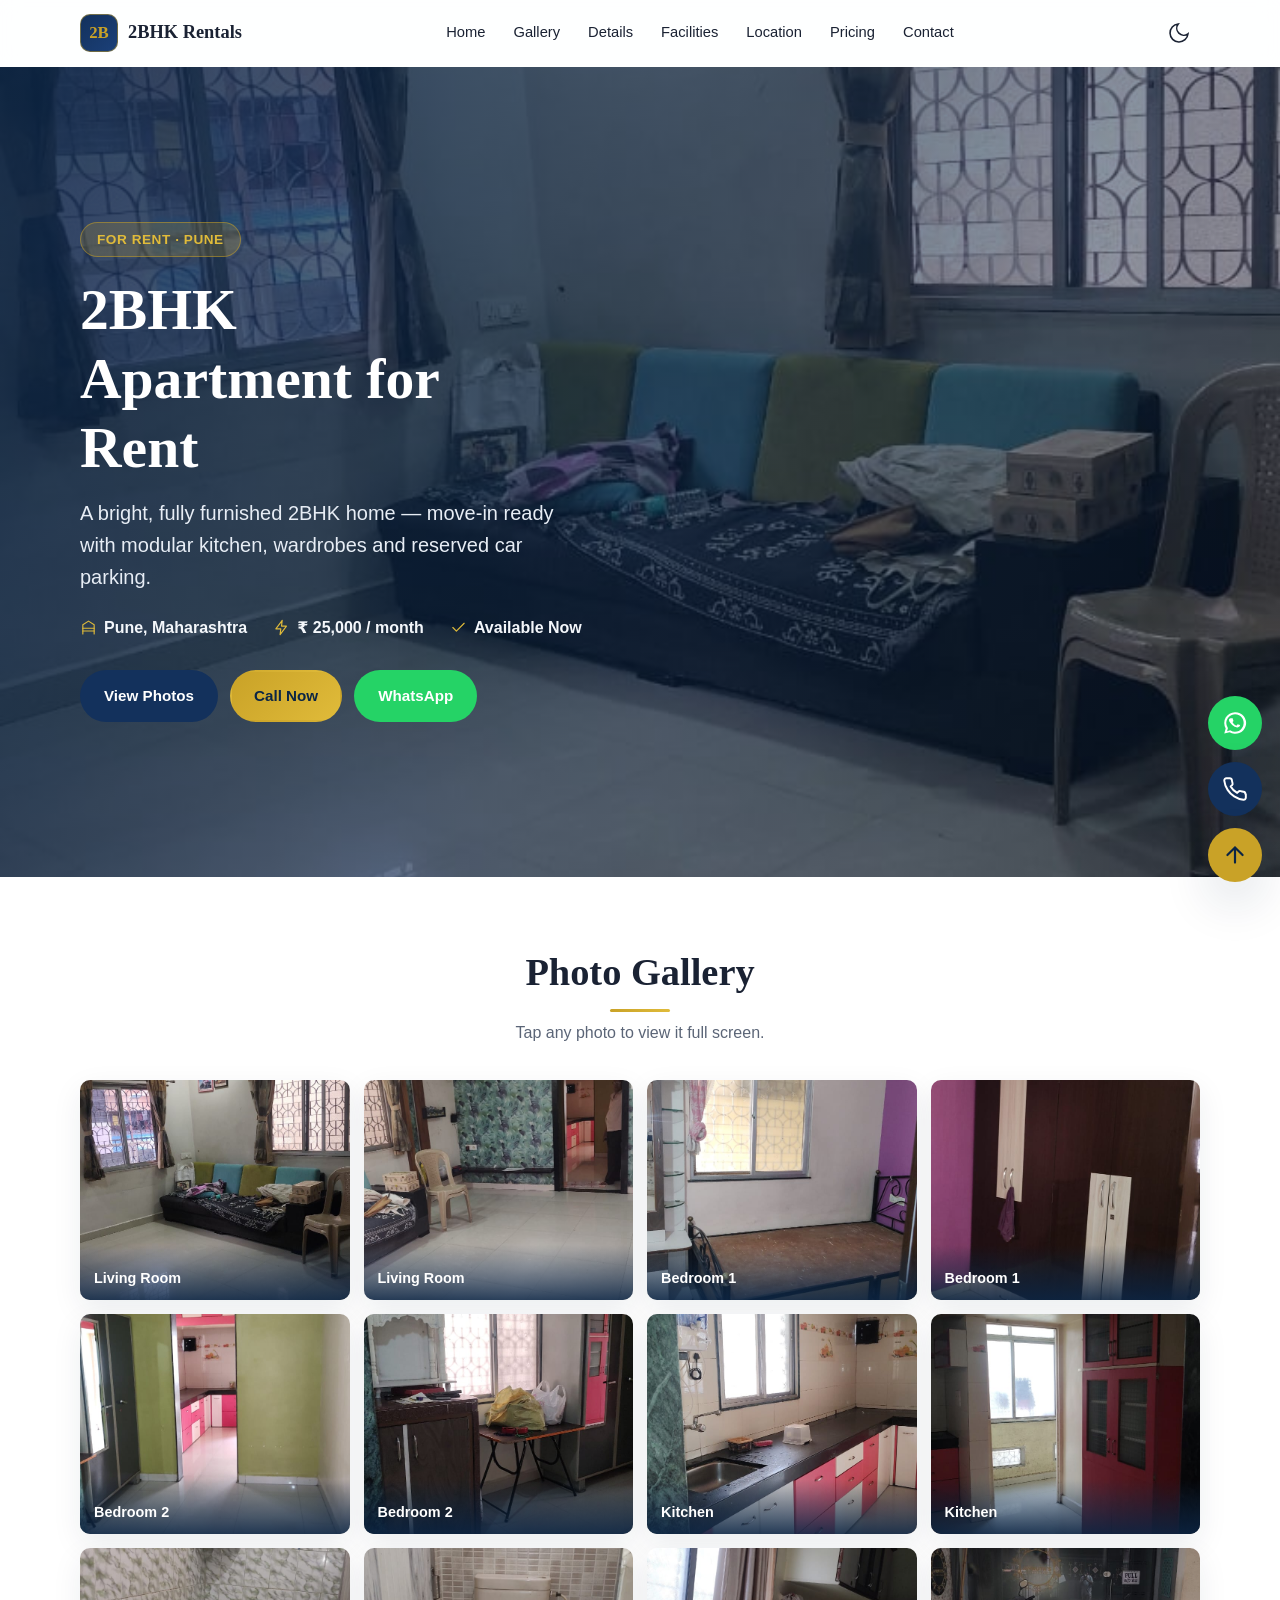
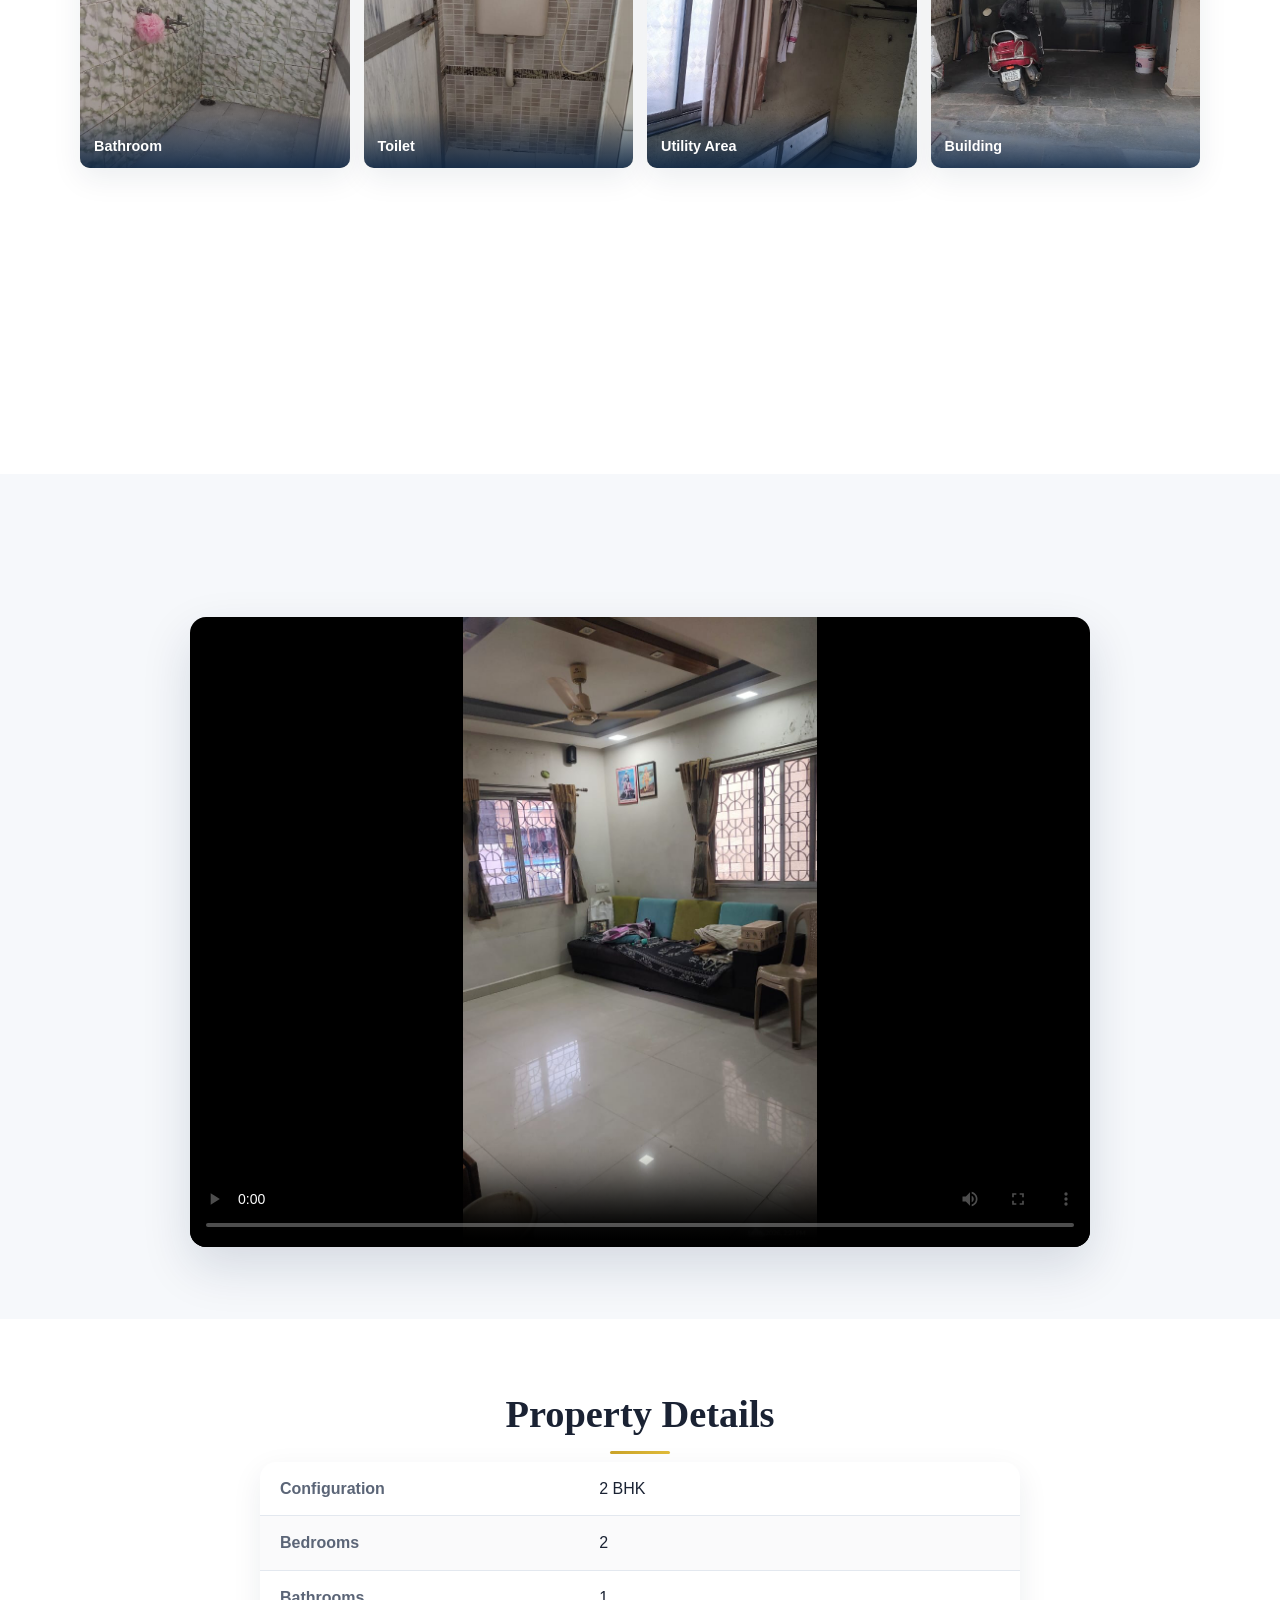
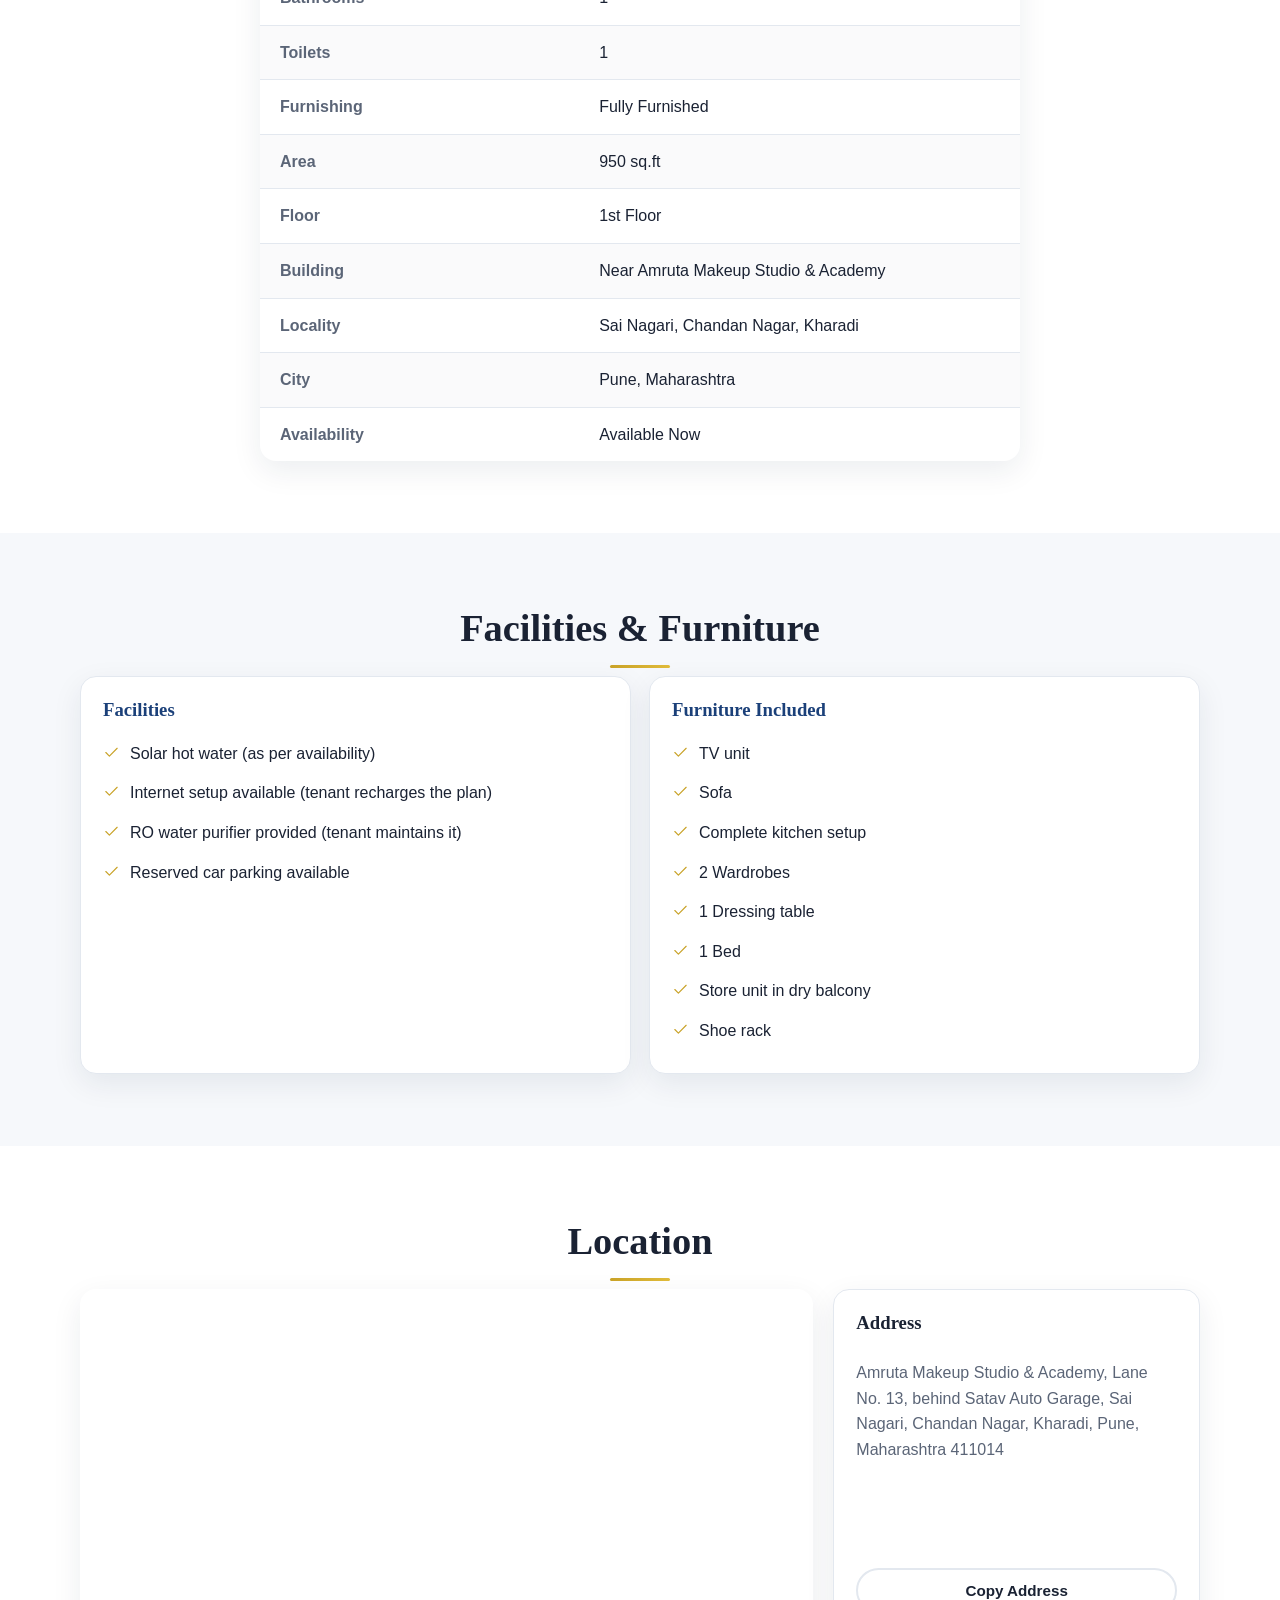
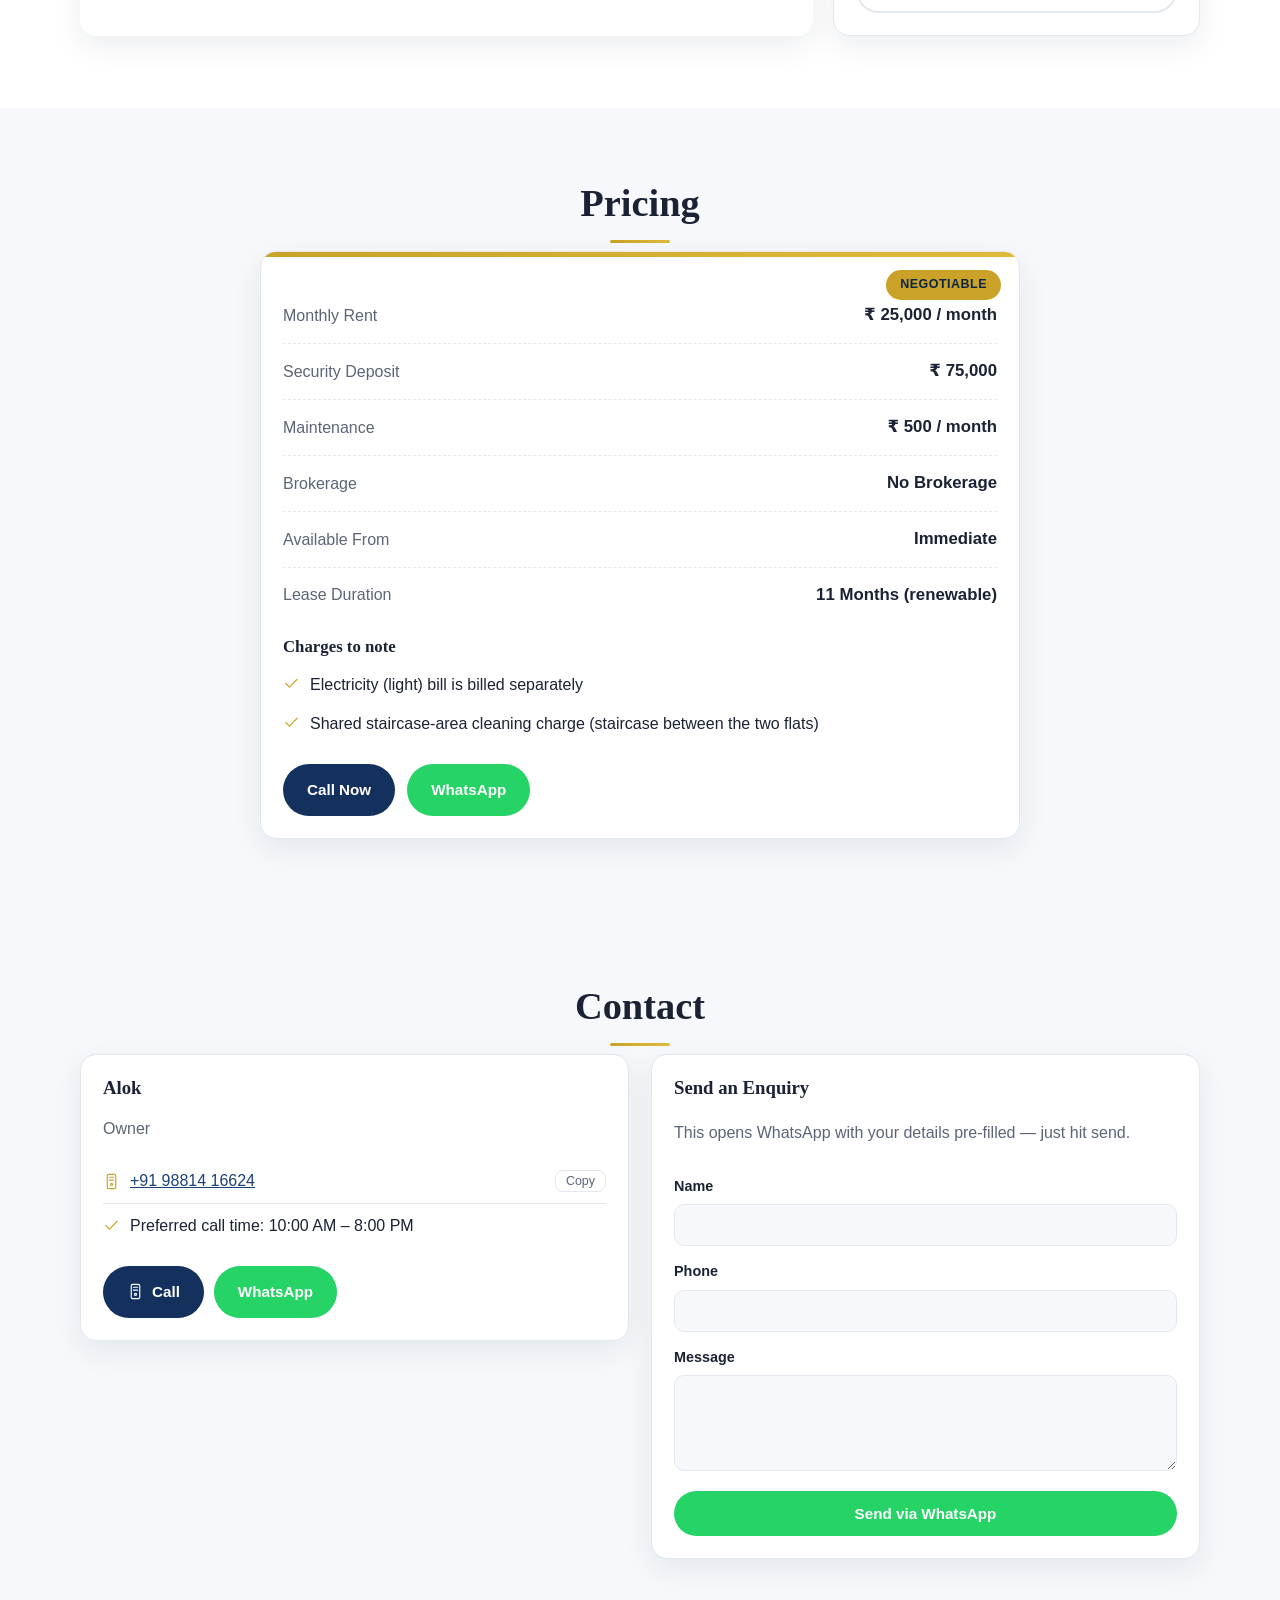
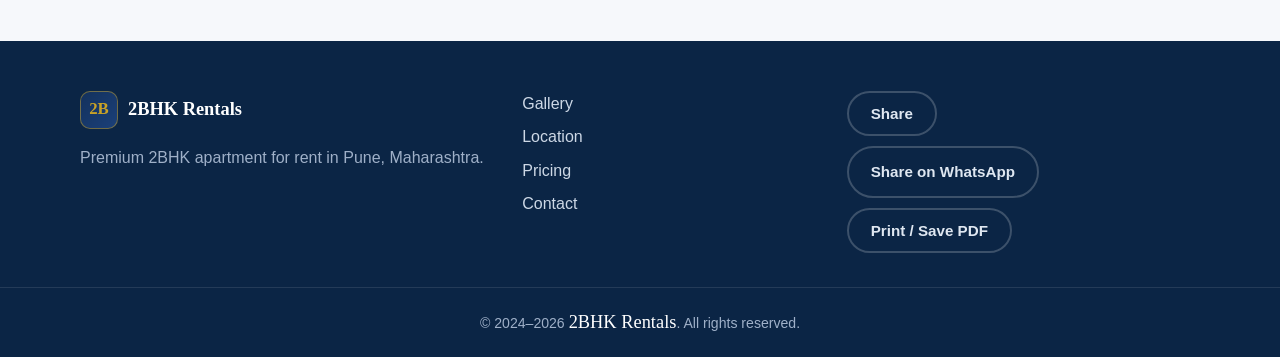
==== commit 59b3a25b: "Add Facilities & Furniture section; shorten title to "2BHK Apartment for Rent" Co-Authored-By: Claud" ====
--- a/index.html
+++ b/index.html
@@ -6,7 +6,7 @@
   <meta name="theme-color" content="#0b2545">
 
   <!-- Primary SEO (also synced from CONFIG at runtime) -->
-  <title>Premium 2BHK Apartment for Rent · Pune, Maharashtra</title>
+  <title>2BHK Apartment for Rent · Pune, Maharashtra</title>
   <meta name="description" content="Premium fully furnished 2BHK apartment for rent in Pune, Maharashtra. Modular kitchen, 2 wardrobes, reserved car parking, lift, power backup and 24x7 water. Contact the owner directly — no brokerage.">
   <meta name="keywords" content="2BHK for rent, Pune apartment rent, fully furnished flat Pune, 2 bhk rental, apartment on rent Maharashtra">
   <meta name="robots" content="index, follow">
@@ -14,14 +14,14 @@
 
   <!-- Open Graph -->
   <meta property="og:type" content="website">
-  <meta property="og:title" content="Premium 2BHK Apartment for Rent · Pune">
+  <meta property="og:title" content="2BHK Apartment for Rent · Pune">
   <meta property="og:description" content="Fully furnished 2BHK in Pune — modular kitchen, wardrobes, reserved parking, lift & power backup. No brokerage.">
   <meta property="og:image" content="https://alokdhavale.github.io/2BHK/images/living-room-1.jpg">
   <meta property="og:url" content="https://alokdhavale.github.io/2BHK/">
 
   <!-- Twitter -->
   <meta name="twitter:card" content="summary_large_image">
-  <meta name="twitter:title" content="Premium 2BHK Apartment for Rent · Pune">
+  <meta name="twitter:title" content="2BHK Apartment for Rent · Pune">
   <meta name="twitter:description" content="Fully furnished 2BHK in Pune — modular kitchen, wardrobes, reserved parking, lift & power backup.">
   <meta name="twitter:image" content="https://alokdhavale.github.io/2BHK/images/living-room-1.jpg">
 
@@ -47,6 +47,7 @@
         <a href="#home">Home</a>
         <a href="#gallery">Gallery</a>
         <a href="#details">Details</a>
+        <a href="#facilities">Facilities</a>
         <a href="#location">Location</a>
         <a href="#pricing">Pricing</a>
         <a href="#contact">Contact</a>
@@ -71,7 +72,7 @@
         <div class="hero-overlay"></div>
         <div class="hero-content reveal visible">
           <p class="hero-badge">For Rent · Pune</p>
-          <h1 id="hero-title">Premium 2BHK Apartment for Rent</h1>
+          <h1 id="hero-title">2BHK Apartment for Rent</h1>
           <p id="hero-sub" class="hero-sub"></p>
           <div id="hero-meta" class="hero-meta"></div>
           <div class="hero-cta">
@@ -112,6 +113,23 @@
         <table class="details reveal">
           <tbody id="details-table"></tbody>
         </table>
+      </div>
+    </section>
+
+    <!-- ================= Facilities & Furniture ================= -->
+    <section id="facilities" class="section">
+      <div class="container">
+        <h2 class="section-title reveal">Facilities &amp; Furniture</h2>
+        <div class="two-col">
+          <div class="card list-card reveal">
+            <h3>Facilities</h3>
+            <ul id="facilities-list" class="tick-list"></ul>
+          </div>
+          <div class="card list-card reveal">
+            <h3>Furniture Included</h3>
+            <ul id="furniture-list" class="tick-list"></ul>
+          </div>
+        </div>
       </div>
     </section>
 
--- a/style.css
+++ b/style.css
@@ -208,7 +208,12 @@
 .details tr:nth-child(even) { background: rgba(11, 37, 69, 0.02); }
 [data-theme="dark"] .details tr:nth-child(even) { background: rgba(255, 255, 255, 0.02); }
 
-/* ---- Tick list (used in Pricing "Charges to note") ---- */
+/* ---- Facilities & Furniture (two-column list cards) ---- */
+.two-col { display: grid; grid-template-columns: 1fr 1fr; gap: 18px; }
+.list-card h3 { margin: 0 0 12px; color: var(--navy-3); }
+[data-theme="dark"] .list-card h3 { color: var(--gold-2); }
+
+/* ---- Tick list (Facilities/Furniture lists + Pricing "Charges to note") ---- */
 .tick-list { list-style: none; padding: 0; margin: 0; }
 .tick-list li { display: flex; align-items: flex-start; gap: 10px; padding: 7px 0; }
 .tick-list li svg { color: var(--gold); flex: 0 0 auto; margin-top: 3px; }
@@ -319,7 +324,7 @@
 
 /* ---- Responsive ---- */
 @media (max-width: 900px) {
-  .location-wrap, .contact-wrap { grid-template-columns: 1fr; }
+  .location-wrap, .contact-wrap, .two-col { grid-template-columns: 1fr; }
   .footer-grid { grid-template-columns: 1fr 1fr; }
 }
 @media (max-width: 760px) {
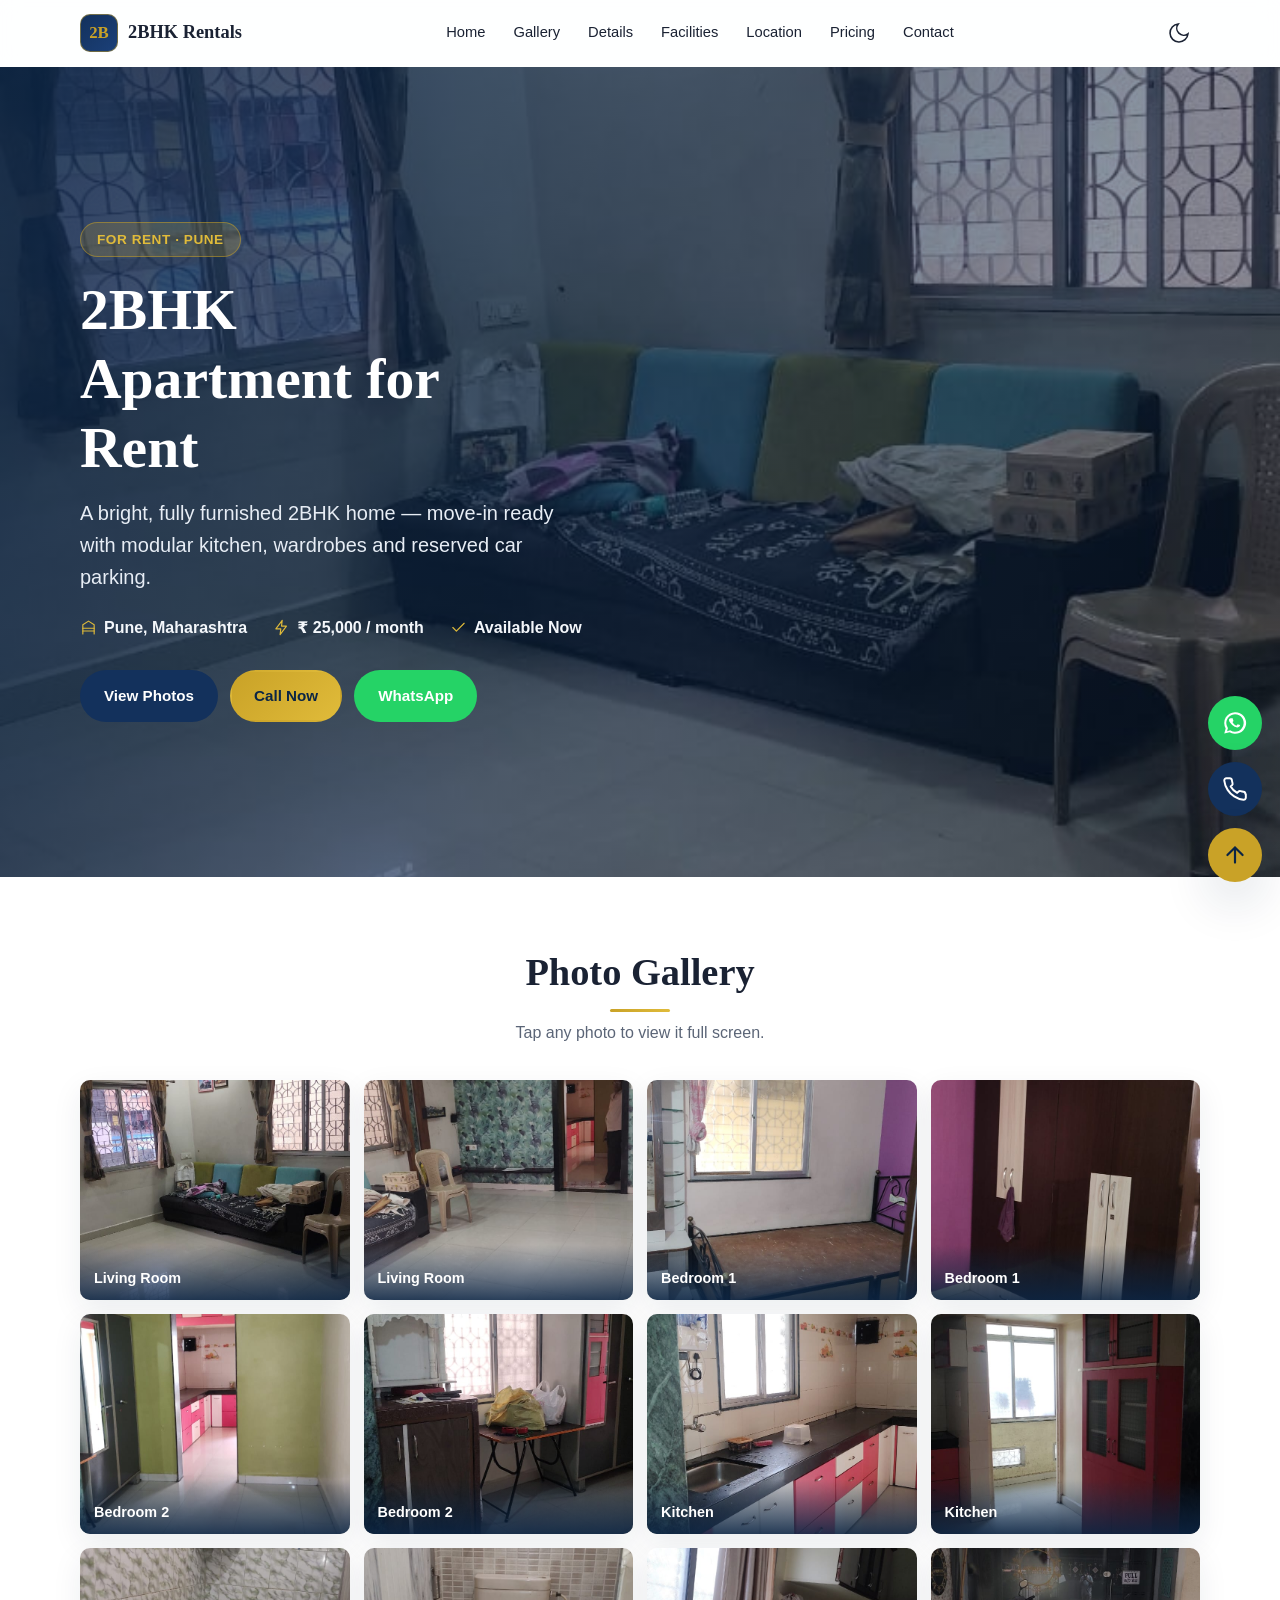
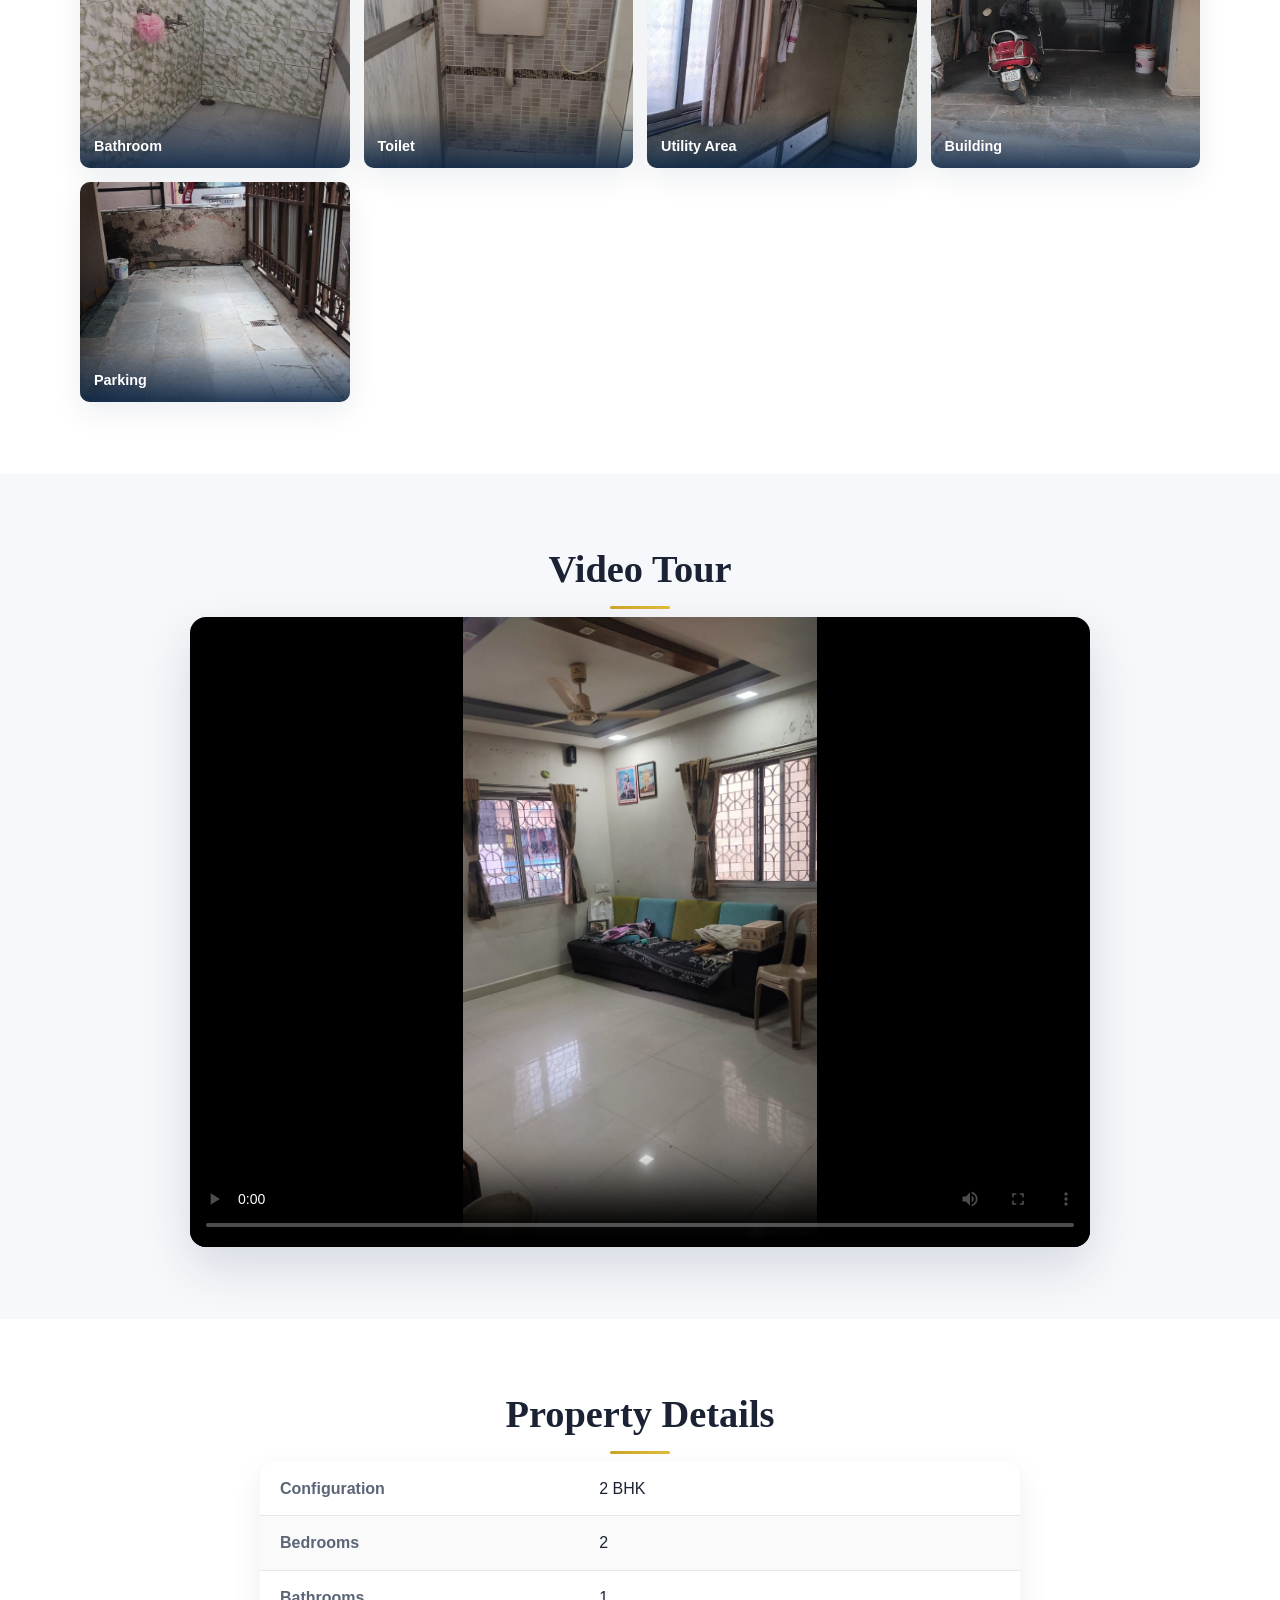
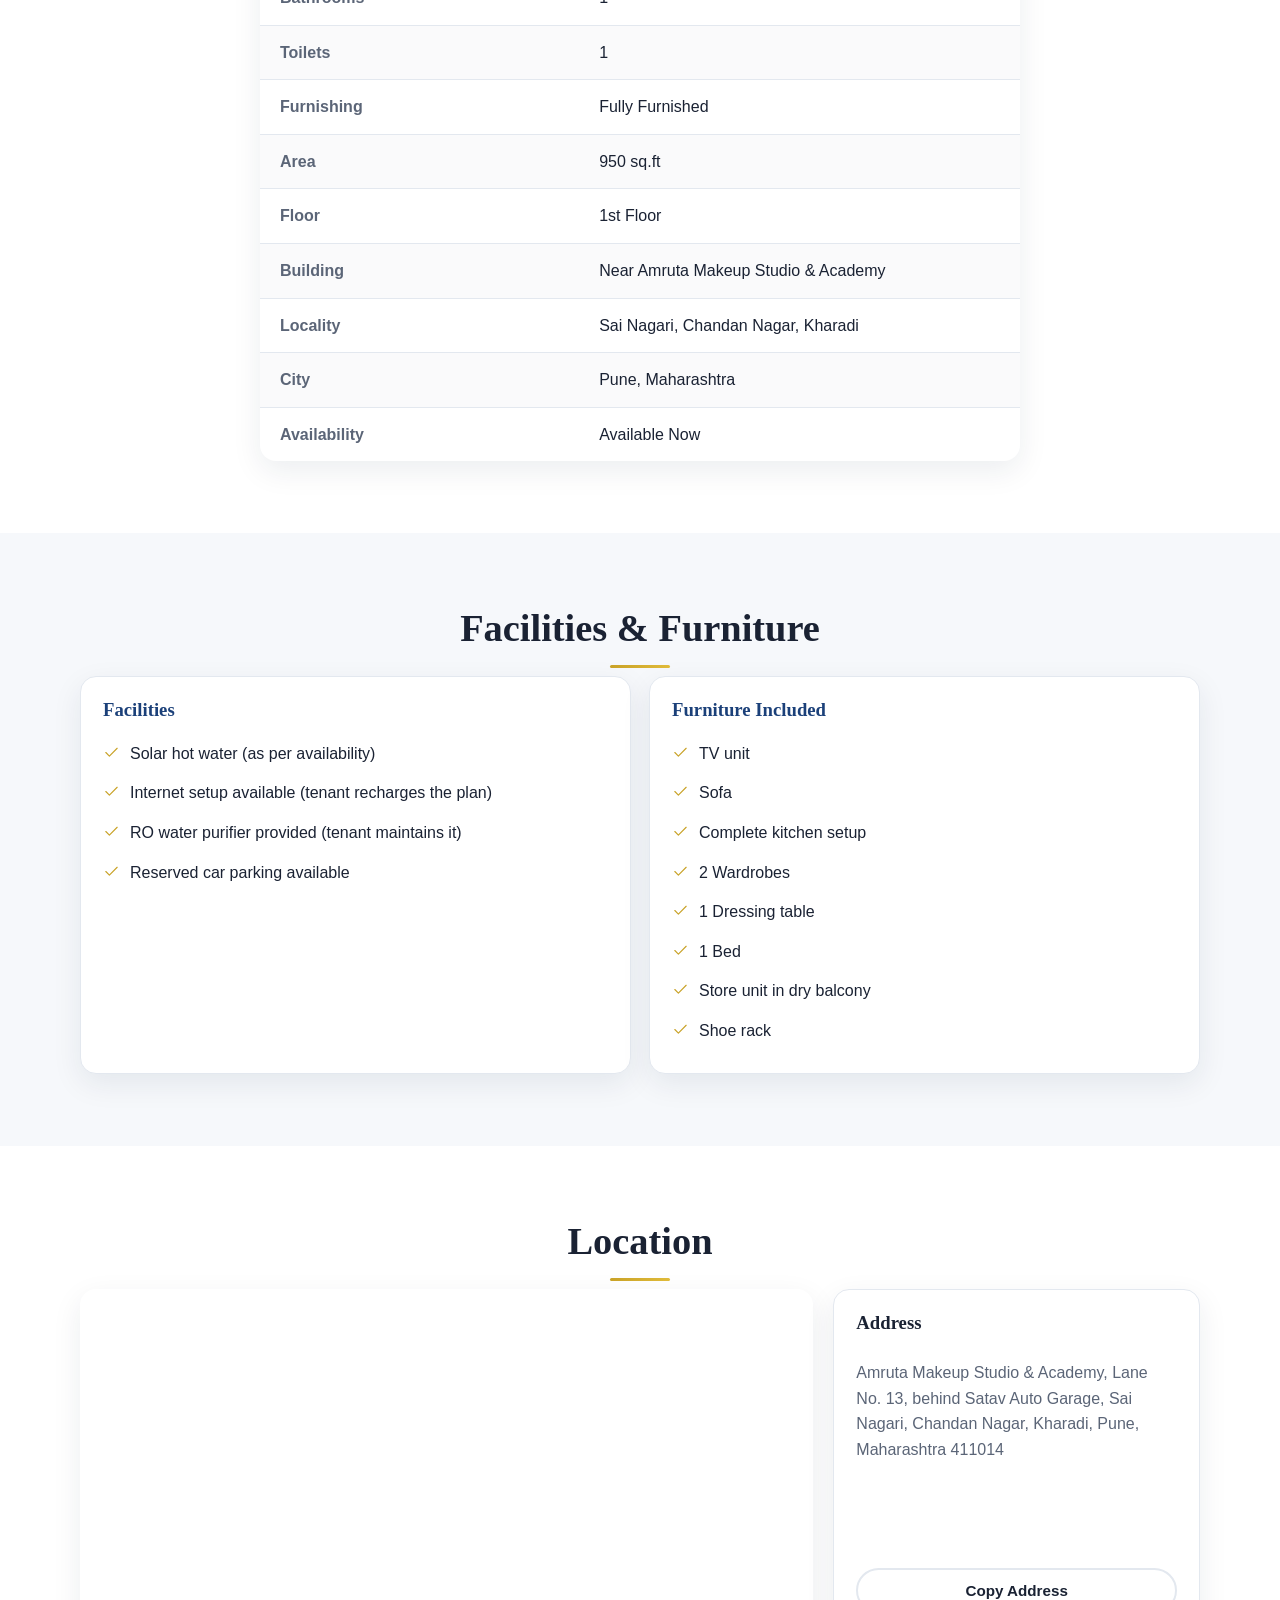
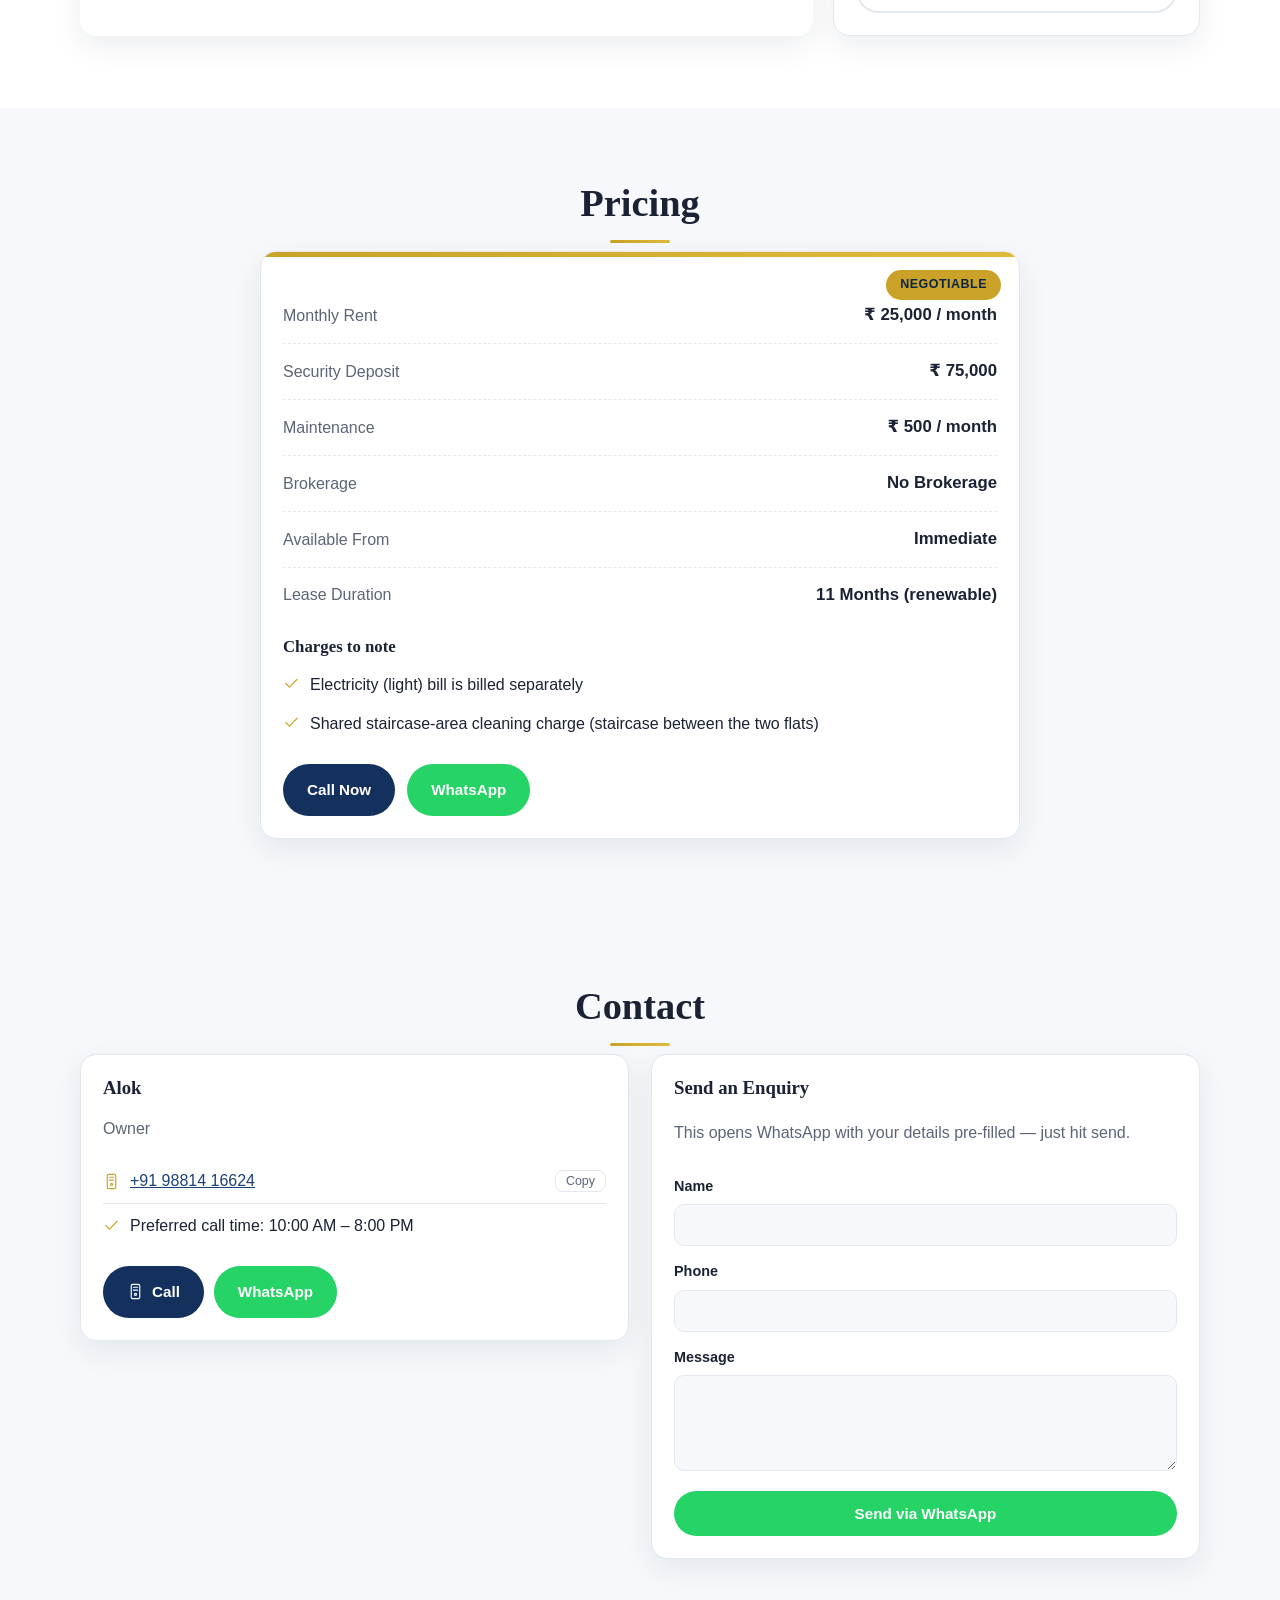
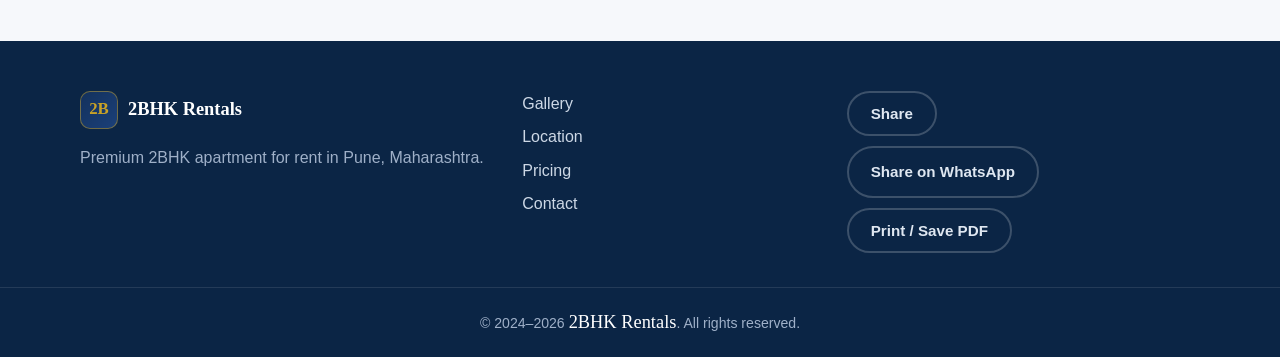
==== commit fa96e2ea: "Point canonical/OG/sitemap URLs to Cloudflare Pages domain Co-Authored-By: Claude Opus 4.8 <noreply@" ====
--- a/index.html
+++ b/index.html
@@ -10,20 +10,20 @@
   <meta name="description" content="Premium fully furnished 2BHK apartment for rent in Pune, Maharashtra. Modular kitchen, 2 wardrobes, reserved car parking, lift, power backup and 24x7 water. Contact the owner directly — no brokerage.">
   <meta name="keywords" content="2BHK for rent, Pune apartment rent, fully furnished flat Pune, 2 bhk rental, apartment on rent Maharashtra">
   <meta name="robots" content="index, follow">
-  <link rel="canonical" href="https://alokdhavale.github.io/2BHK/">
+  <link rel="canonical" href="https://pune-house-rent-chandannagar-kharadi.pages.dev/">
 
   <!-- Open Graph -->
   <meta property="og:type" content="website">
   <meta property="og:title" content="2BHK Apartment for Rent · Pune">
   <meta property="og:description" content="Fully furnished 2BHK in Pune — modular kitchen, wardrobes, reserved parking, lift & power backup. No brokerage.">
-  <meta property="og:image" content="https://alokdhavale.github.io/2BHK/images/living-room-1.jpg">
-  <meta property="og:url" content="https://alokdhavale.github.io/2BHK/">
+  <meta property="og:image" content="https://pune-house-rent-chandannagar-kharadi.pages.dev/images/living-room-1.jpg">
+  <meta property="og:url" content="https://pune-house-rent-chandannagar-kharadi.pages.dev/">
 
   <!-- Twitter -->
   <meta name="twitter:card" content="summary_large_image">
   <meta name="twitter:title" content="2BHK Apartment for Rent · Pune">
   <meta name="twitter:description" content="Fully furnished 2BHK in Pune — modular kitchen, wardrobes, reserved parking, lift & power backup.">
-  <meta name="twitter:image" content="https://alokdhavale.github.io/2BHK/images/living-room-1.jpg">
+  <meta name="twitter:image" content="https://pune-house-rent-chandannagar-kharadi.pages.dev/images/living-room-1.jpg">
 
   <link rel="icon" type="image/svg+xml" href="favicon.svg">
   <link rel="preload" as="image" href="images/living-room-1.jpg">
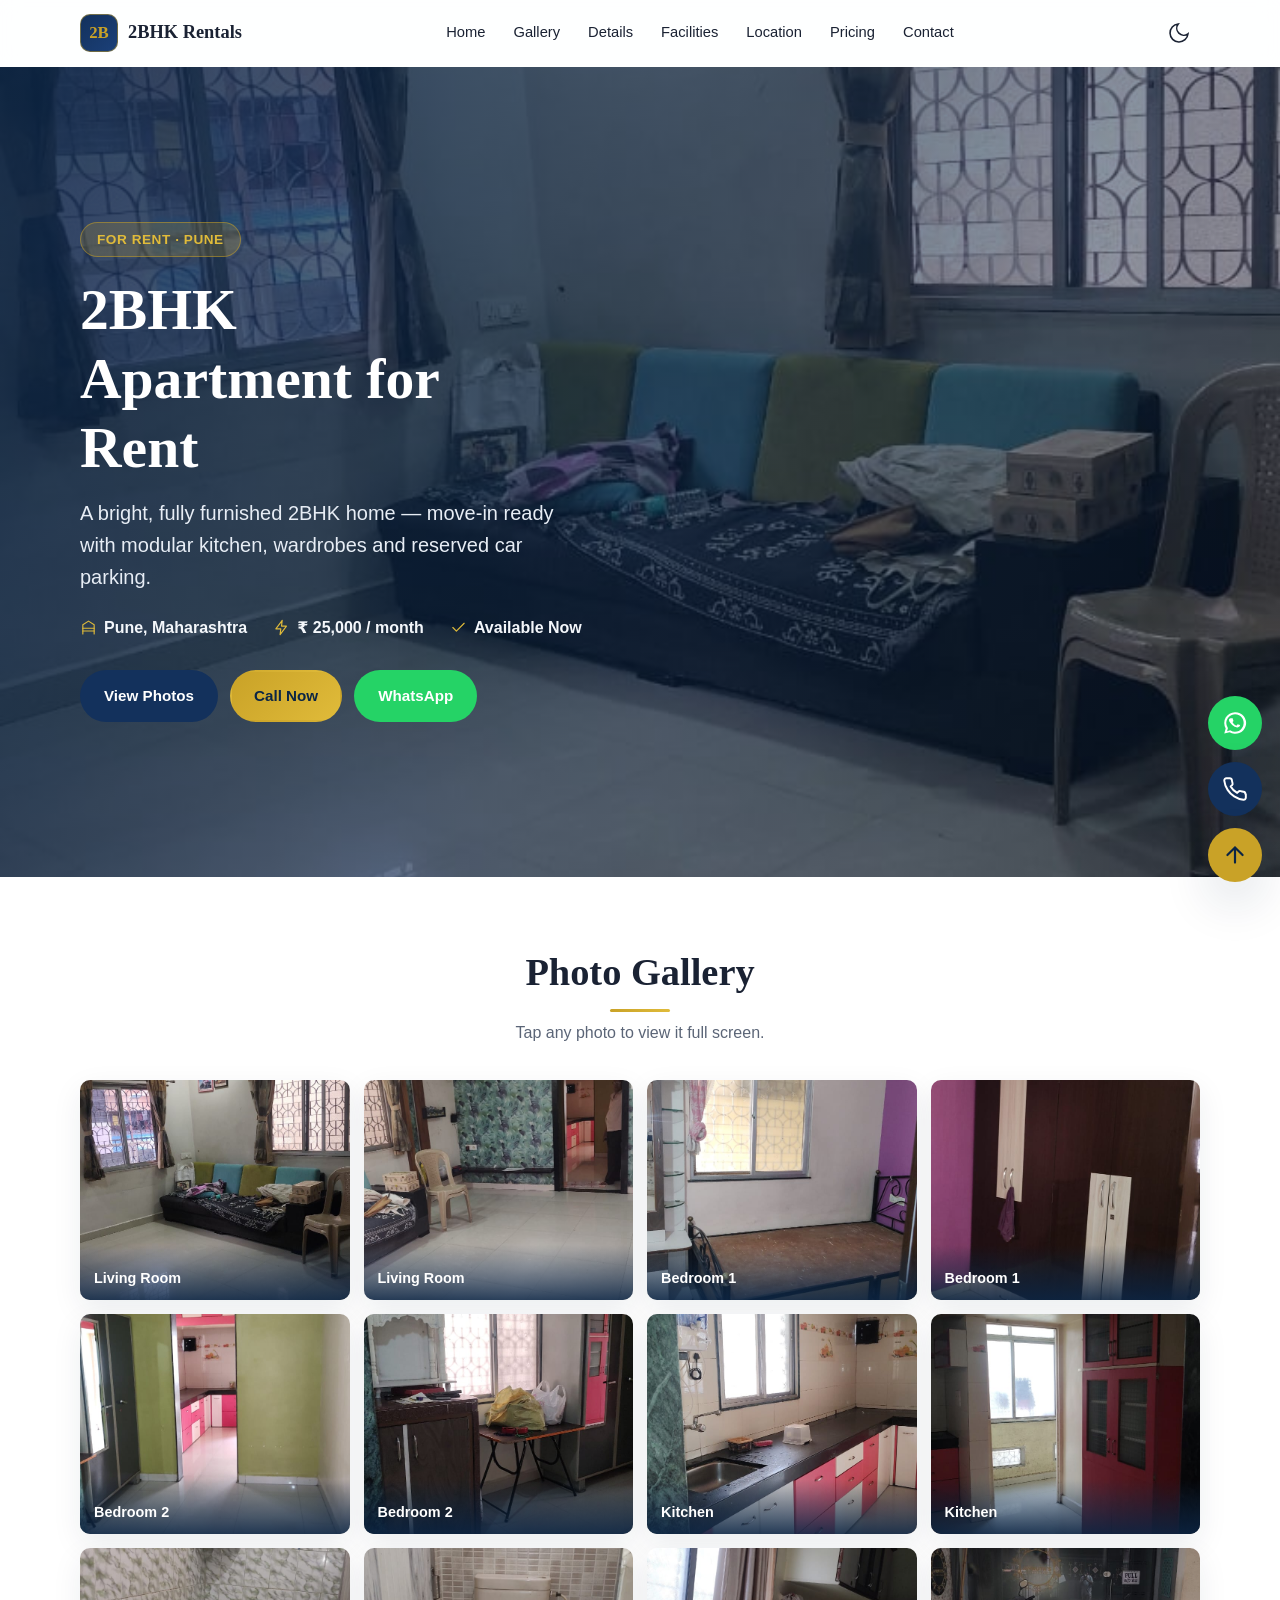
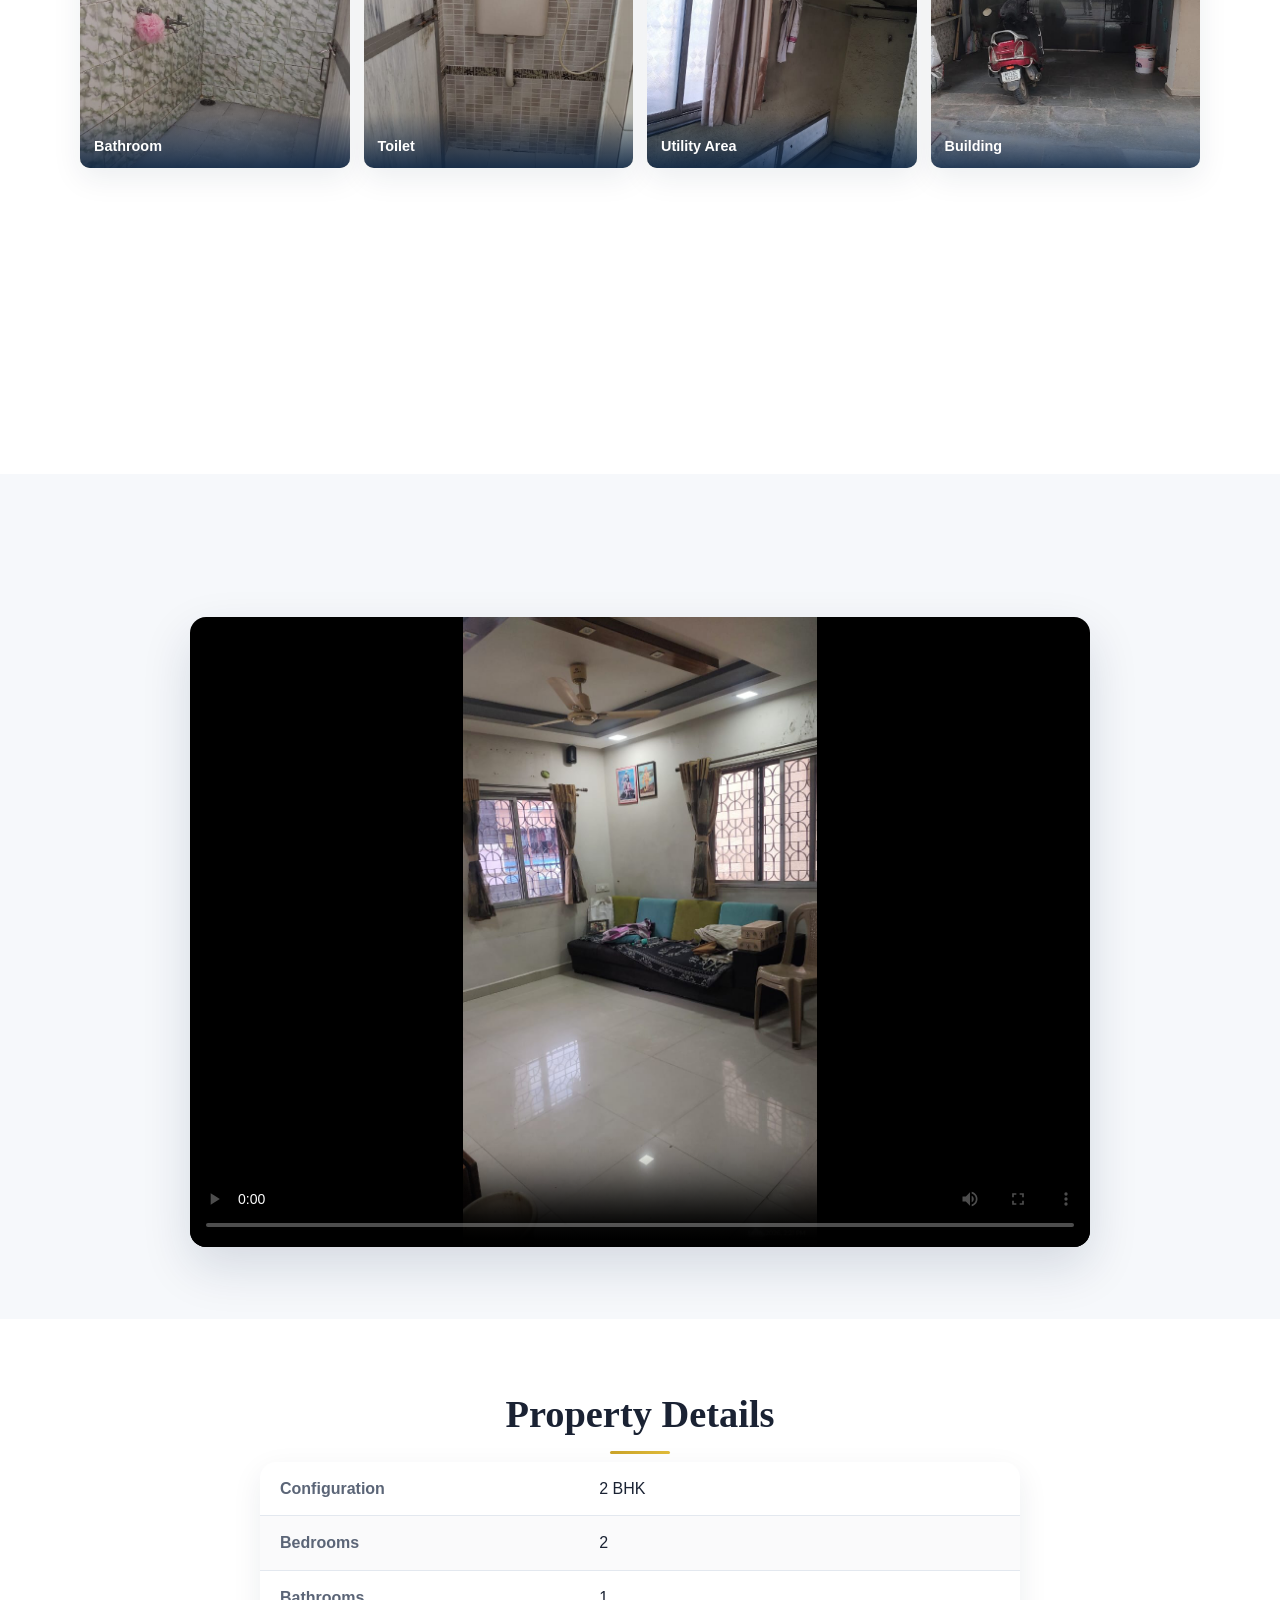
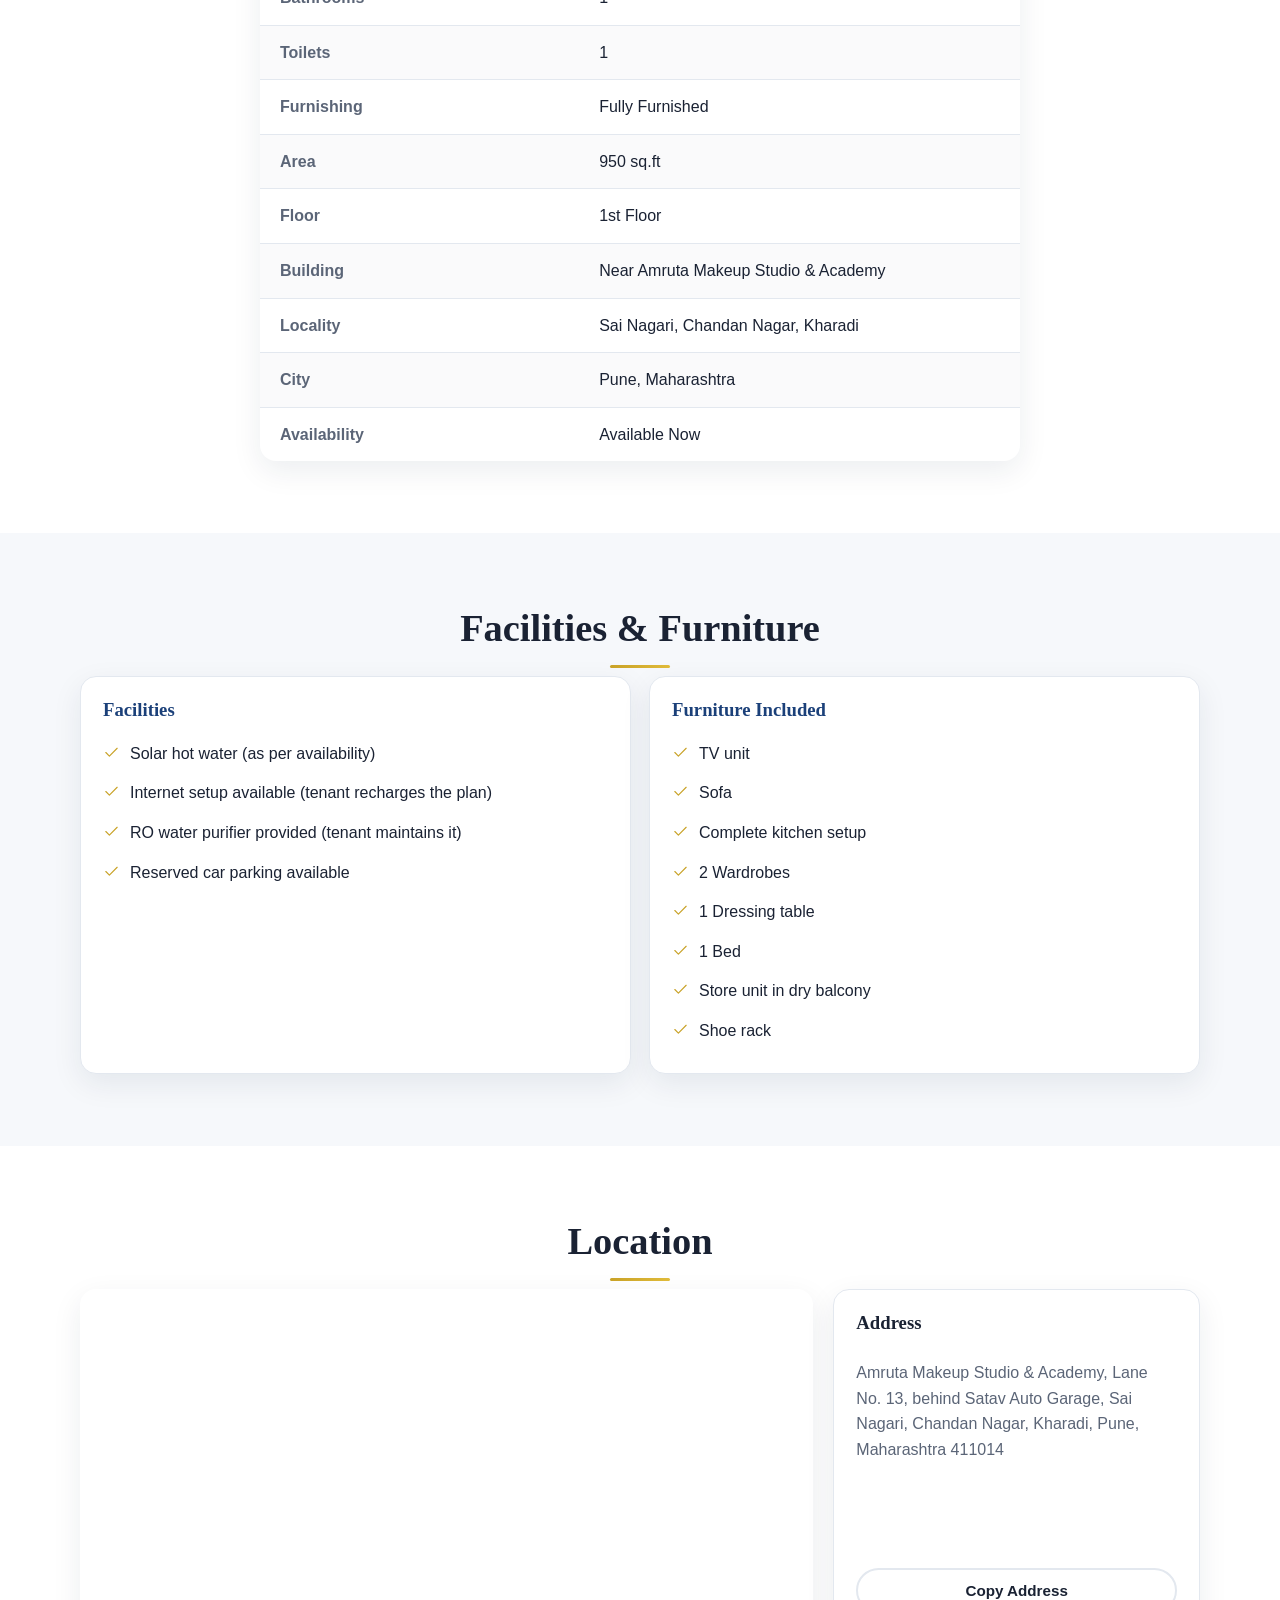
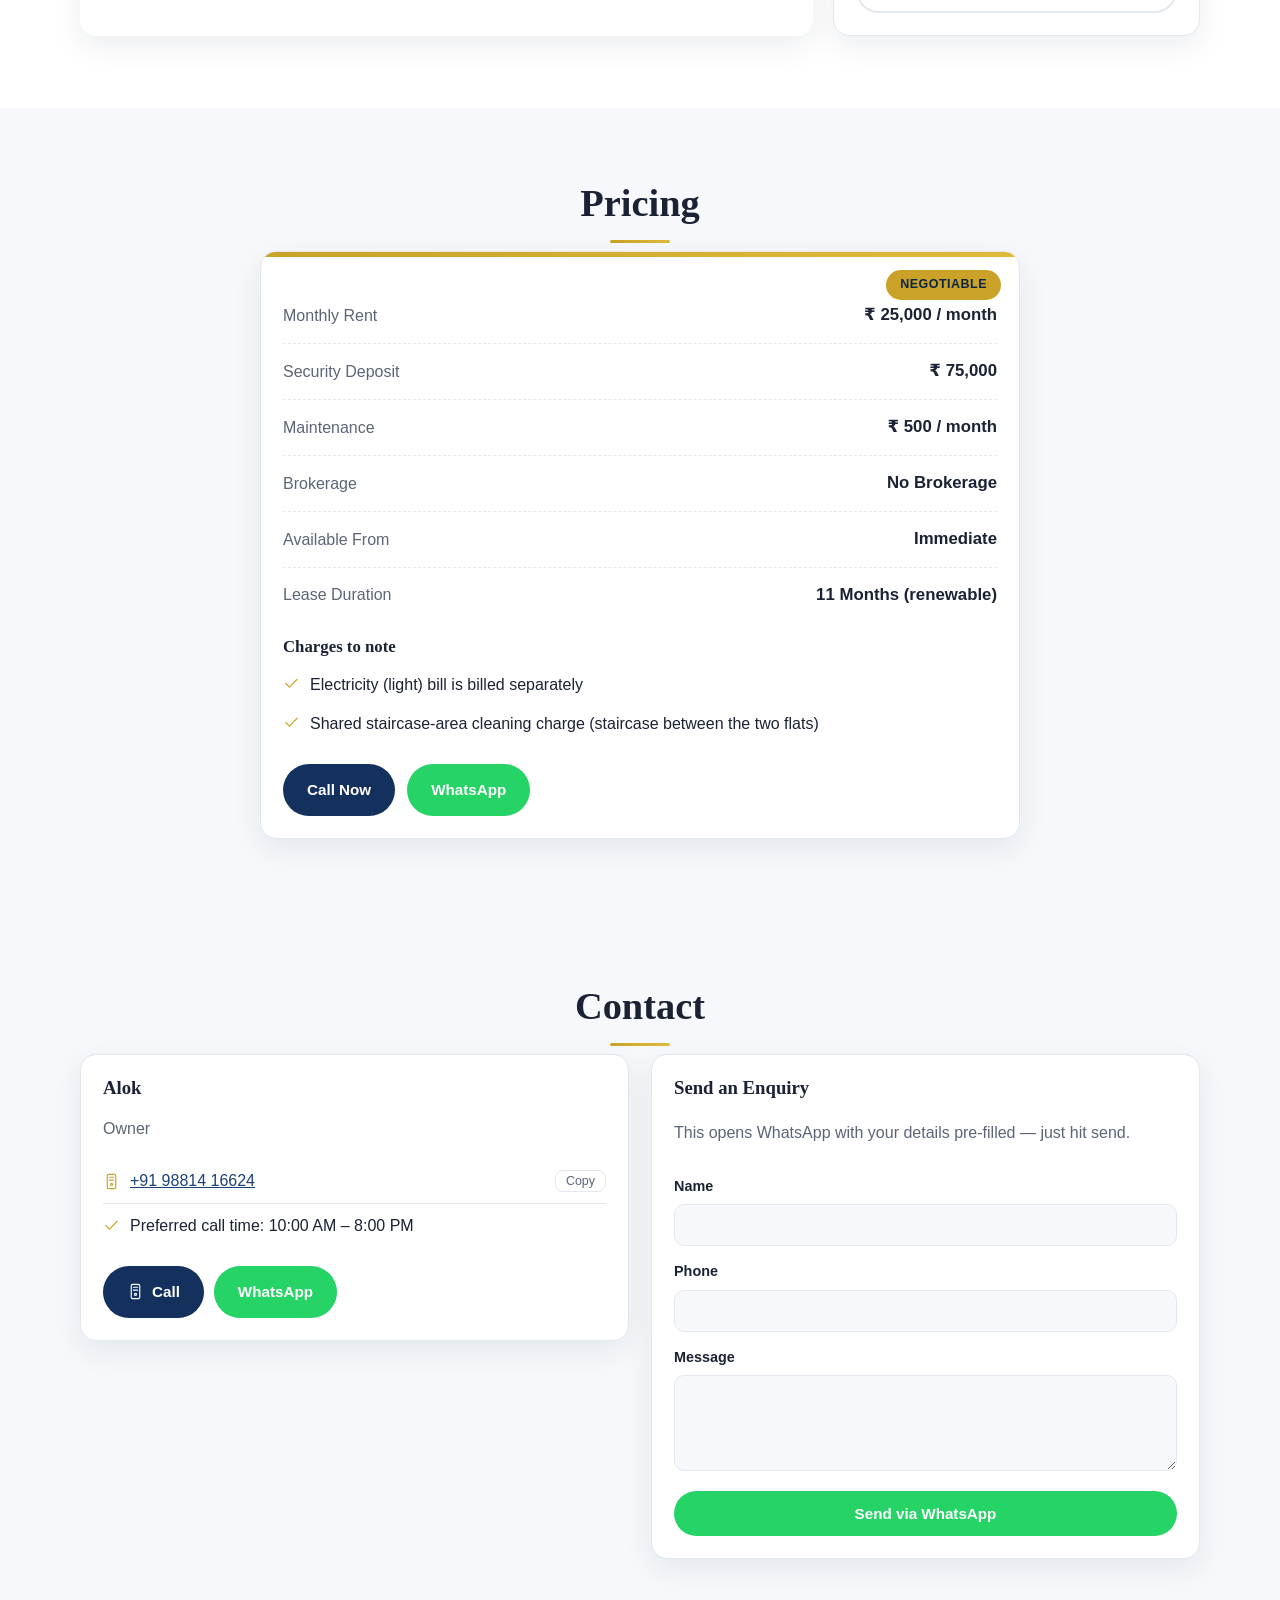
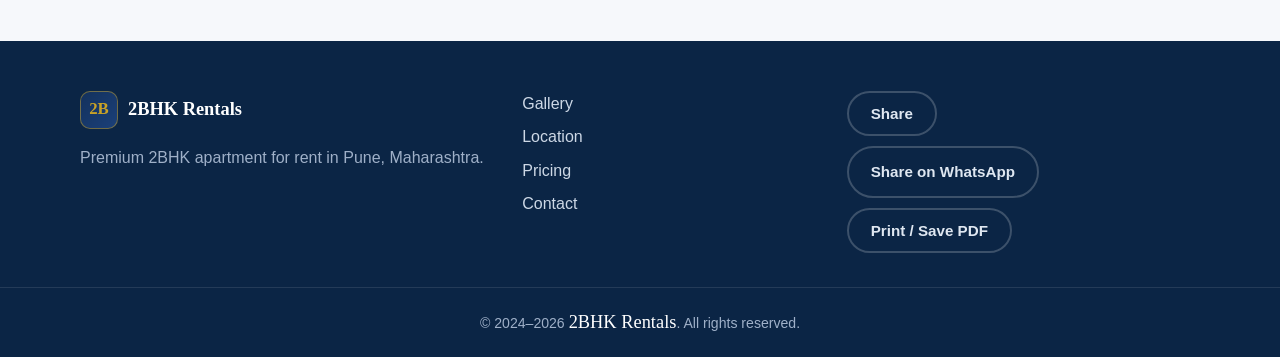
==== commit cb011d51: "Point URLs to workers.dev address; add .assetsignore to stop serving .git Co-Authored-By: Claude Opu" ====
--- a/index.html
+++ b/index.html
@@ -10,20 +10,20 @@
   <meta name="description" content="Premium fully furnished 2BHK apartment for rent in Pune, Maharashtra. Modular kitchen, 2 wardrobes, reserved car parking, lift, power backup and 24x7 water. Contact the owner directly — no brokerage.">
   <meta name="keywords" content="2BHK for rent, Pune apartment rent, fully furnished flat Pune, 2 bhk rental, apartment on rent Maharashtra">
   <meta name="robots" content="index, follow">
-  <link rel="canonical" href="https://pune-house-rent-chandannagar-kharadi.pages.dev/">
+  <link rel="canonical" href="https://pune-house-rent-chandannagar-kharadi.punehomes.workers.dev/">
 
   <!-- Open Graph -->
   <meta property="og:type" content="website">
   <meta property="og:title" content="2BHK Apartment for Rent · Pune">
   <meta property="og:description" content="Fully furnished 2BHK in Pune — modular kitchen, wardrobes, reserved parking, lift & power backup. No brokerage.">
-  <meta property="og:image" content="https://pune-house-rent-chandannagar-kharadi.pages.dev/images/living-room-1.jpg">
-  <meta property="og:url" content="https://pune-house-rent-chandannagar-kharadi.pages.dev/">
+  <meta property="og:image" content="https://pune-house-rent-chandannagar-kharadi.punehomes.workers.dev/images/living-room-1.jpg">
+  <meta property="og:url" content="https://pune-house-rent-chandannagar-kharadi.punehomes.workers.dev/">
 
   <!-- Twitter -->
   <meta name="twitter:card" content="summary_large_image">
   <meta name="twitter:title" content="2BHK Apartment for Rent · Pune">
   <meta name="twitter:description" content="Fully furnished 2BHK in Pune — modular kitchen, wardrobes, reserved parking, lift & power backup.">
-  <meta name="twitter:image" content="https://pune-house-rent-chandannagar-kharadi.pages.dev/images/living-room-1.jpg">
+  <meta name="twitter:image" content="https://pune-house-rent-chandannagar-kharadi.punehomes.workers.dev/images/living-room-1.jpg">
 
   <link rel="icon" type="image/svg+xml" href="favicon.svg">
   <link rel="preload" as="image" href="images/living-room-1.jpg">
